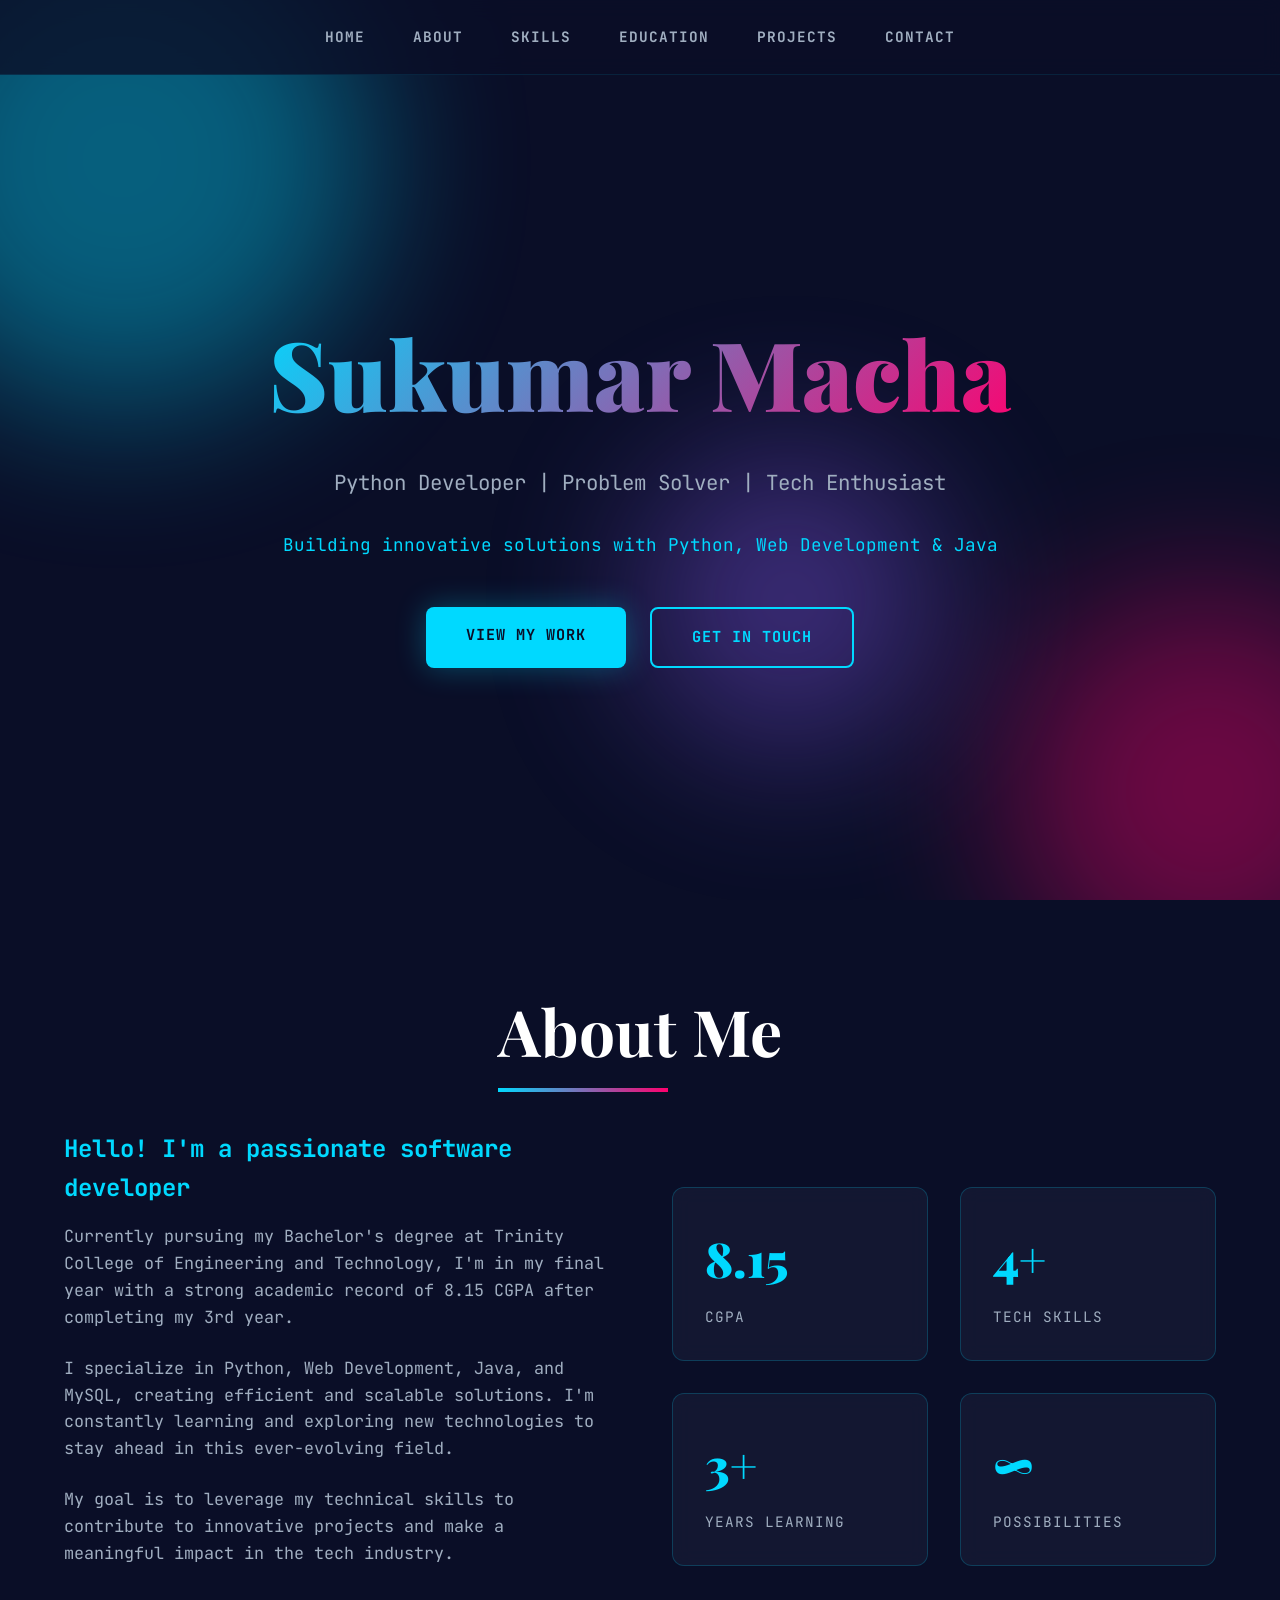
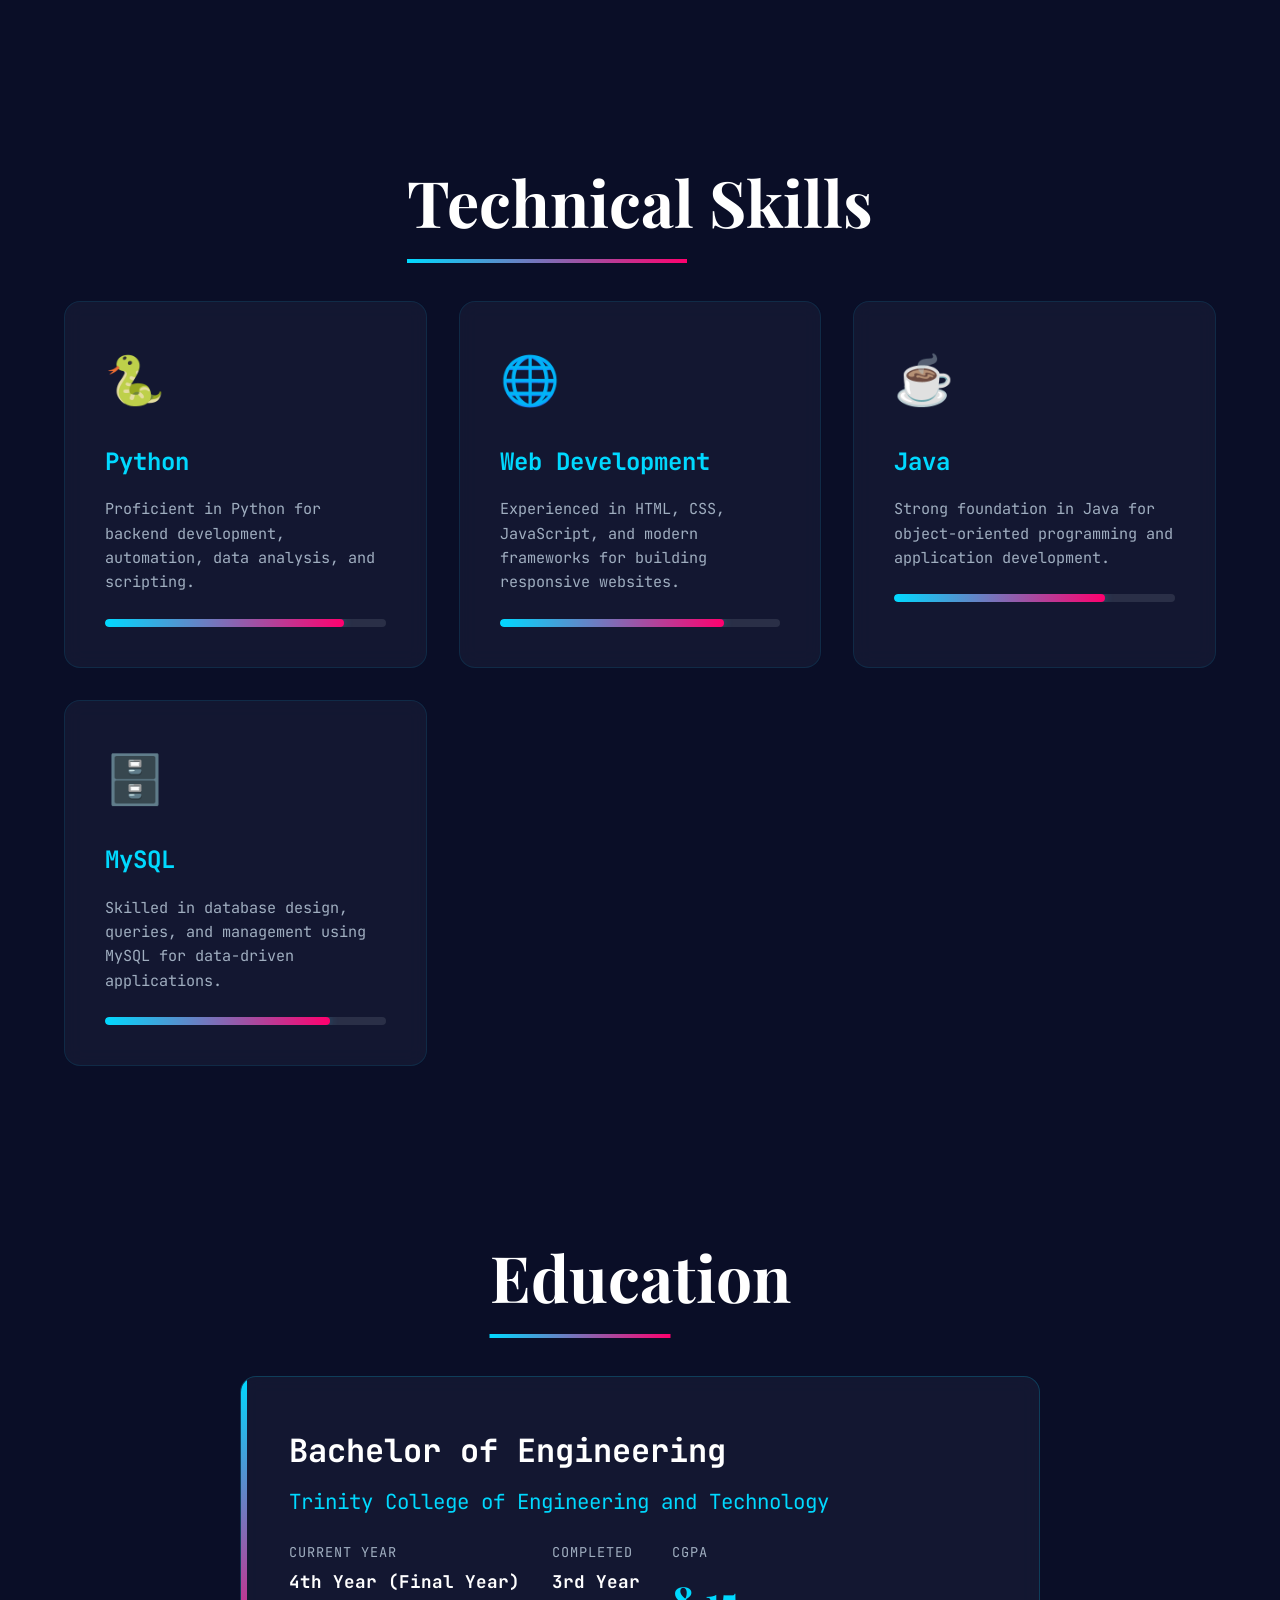
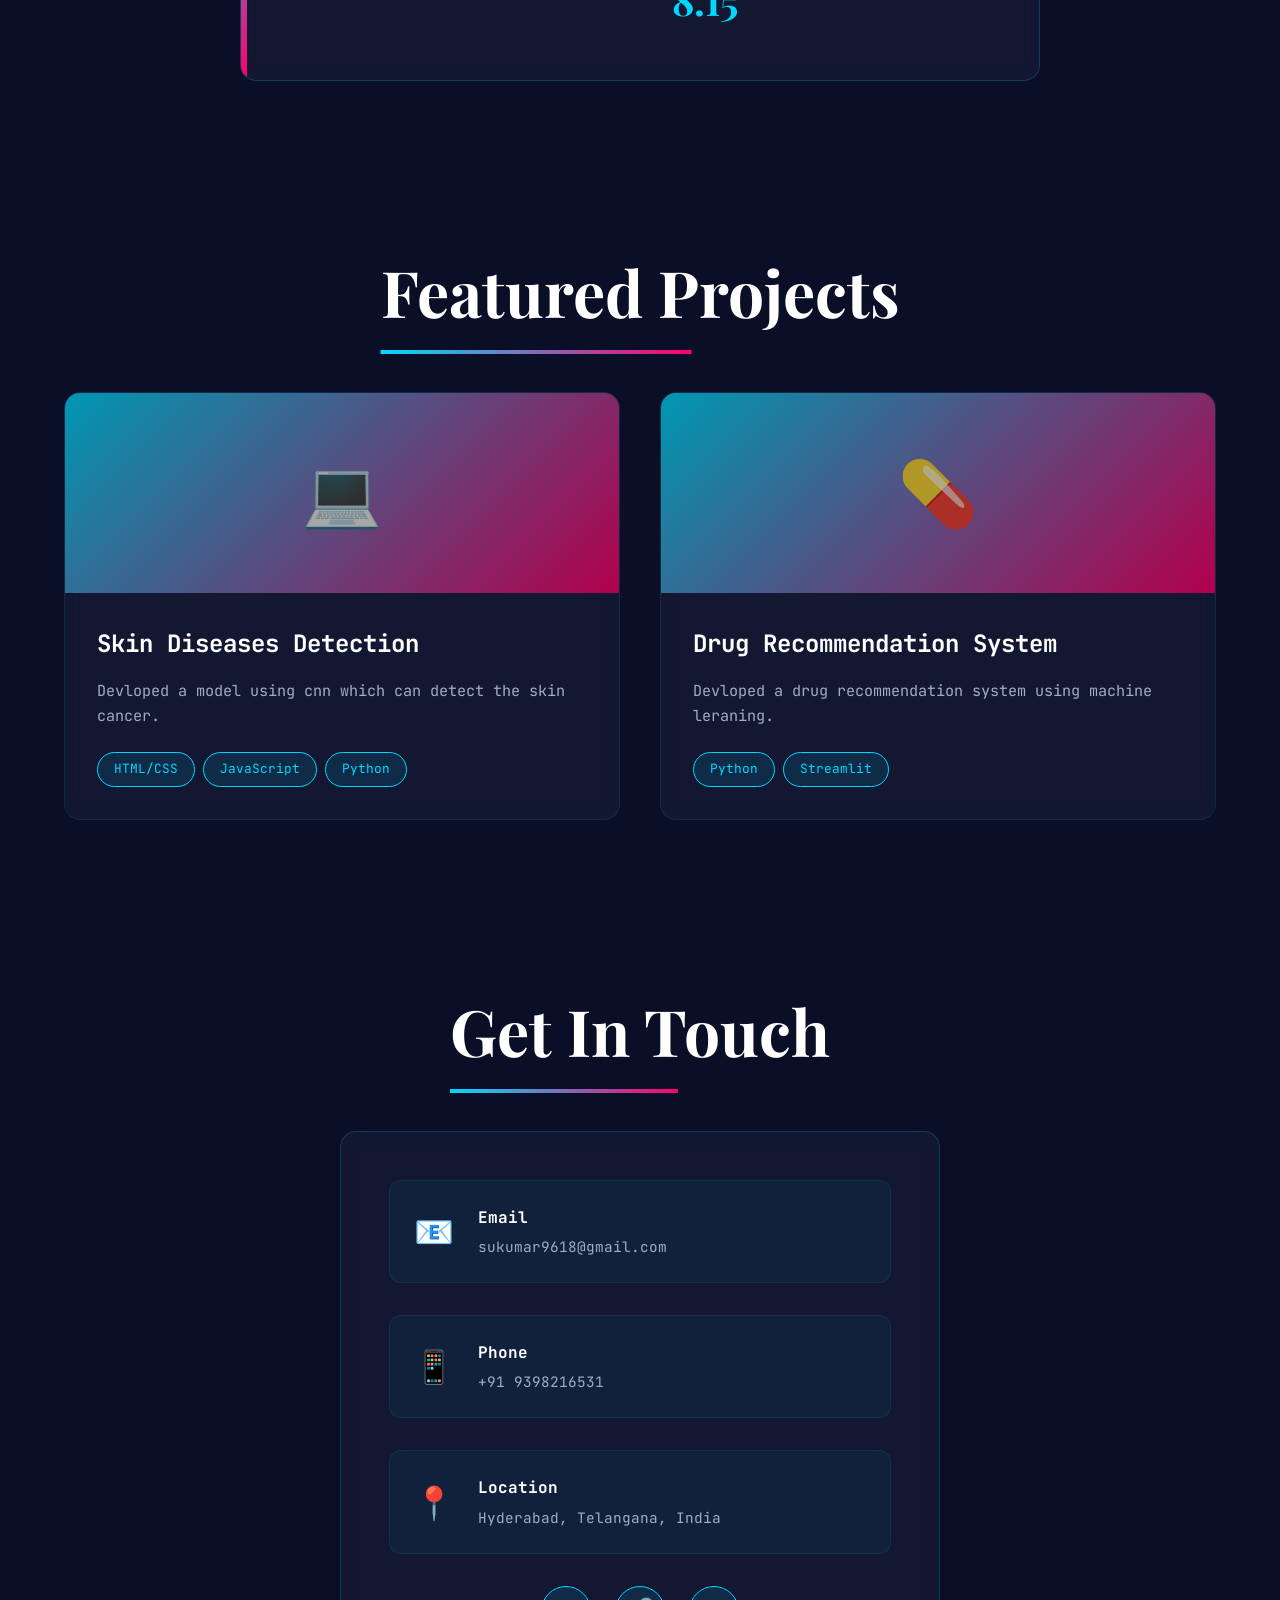
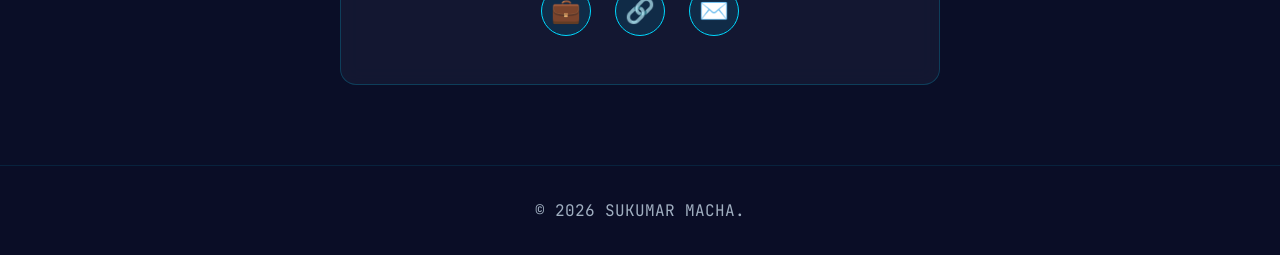
==== index.html @ 45d13102 "Update index.html" ====
<!DOCTYPE html>
<html lang="en">
<head>
    <meta charset="UTF-8">
    <meta name="viewport" content="width=device-width, initial-scale=1.0">
    <title>Portfolio - Software Developer</title>
    <link href="https://fonts.googleapis.com/css2?family=JetBrains+Mono:wght@400;700&family=Playfair+Display:wght@700;900&display=swap" rel="stylesheet">
<link rel="stylesheet" href="styles.css">
</head>
<body>
    <div class="background-animation">
        <div class="gradient-orb orb-1"></div>
        <div class="gradient-orb orb-2"></div>
        <div class="gradient-orb orb-3"></div>
    </div>

    <nav>
        <ul>
            <li><a href="#home">Home</a></li>
            <li><a href="#about">About</a></li>
            <li><a href="#skills">Skills</a></li>
            <li><a href="#education">Education</a></li>
            <li><a href="#projects">Projects</a></li>
            <li><a href="#contact">Contact</a></li>
        </ul>
    </nav>

    <section class="hero" id="home">
        <div class="hero-content">
            <h1 class="glitch">Sukumar Macha</h1>
            <p class="subtitle">Python Developer | Problem Solver | Tech Enthusiast</p>
            <p class="tagline">Building innovative solutions with Python, Web Development & Java</p>
            <div class="cta-buttons">
                <a href="#projects" class="btn btn-primary">View My Work</a>
                <a href="#contact" class="btn btn-secondary">Get In Touch</a>
            </div>
        </div>
    </section>

    <section id="about" class="fade-in">
        <h2 class="section-title">About Me</h2>
        <div class="about-content">
            <div class="about-text">
                <h3>Hello! I'm a passionate software developer</h3>
                <p>
                    Currently pursuing my Bachelor's degree at Trinity College of Engineering and Technology, 
                    I'm in my final year with a strong academic record of 8.15 CGPA after completing my 3rd year.
                </p>
                <p>
                    I specialize in Python, Web Development, Java, and MySQL, creating efficient and scalable 
                    solutions. I'm constantly learning and exploring new technologies to stay ahead in this 
                    ever-evolving field.
                </p>
                <p>
                    My goal is to leverage my technical skills to contribute to innovative projects and make 
                    a meaningful impact in the tech industry.
                </p>
            </div>
            <div class="stats">
                <div class="stat-card">
                    <div class="number">8.15</div>
                    <div class="label">CGPA</div>
                </div>
                <div class="stat-card">
                    <div class="number">4+</div>
                    <div class="label">Tech Skills</div>
                </div>
                <div class="stat-card">
                    <div class="number">3+</div>
                    <div class="label">Years Learning</div>
                </div>
                <div class="stat-card">
                    <div class="number">∞</div>
                    <div class="label">Possibilities</div>
                </div>
            </div>
        </div>
    </section>

    <section id="skills" class="fade-in">
        <h2 class="section-title">Technical Skills</h2>
        <div class="skills-container">
            <div class="skill-card">
                <div class="skill-icon">🐍</div>
                <h3>Python</h3>
                <p>Proficient in Python for backend development, automation, data analysis, and scripting.</p>
                <div class="skill-level">
                    <div class="progress-bar">
                        <div class="progress-fill" style="width: 85%"></div>
                    </div>
                </div>
            </div>
            <div class="skill-card">
                <div class="skill-icon">🌐</div>
                <h3>Web Development</h3>
                <p>Experienced in HTML, CSS, JavaScript, and modern frameworks for building responsive websites.</p>
                <div class="skill-level">
                    <div class="progress-bar">
                        <div class="progress-fill" style="width: 80%"></div>
                    </div>
                </div>
            </div>
            <div class="skill-card">
                <div class="skill-icon">☕</div>
                <h3>Java</h3>
                <p>Strong foundation in Java for object-oriented programming and application development.</p>
                <div class="skill-level">
                    <div class="progress-bar">
                        <div class="progress-fill" style="width: 75%"></div>
                    </div>
                </div>
            </div>
            <div class="skill-card">
                <div class="skill-icon">🗄️</div>
                <h3>MySQL</h3>
                <p>Skilled in database design, queries, and management using MySQL for data-driven applications.</p>
                <div class="skill-level">
                    <div class="progress-bar">
                        <div class="progress-fill" style="width: 80%"></div>
                    </div>
                </div>
            </div>
        </div>
    </section>

    <section id="education" class="fade-in">
        <h2 class="section-title">Education</h2>
        <div class="education-card">
            <h3>Bachelor of Engineering</h3>
            <p class="institution">Trinity College of Engineering and Technology</p>
            <div class="education-details">
                <div class="detail-item">
                    <span class="detail-label">Current Year</span>
                    <span class="detail-value">4th Year (Final Year)</span>
                </div>
                <div class="detail-item">
                    <span class="detail-label">Completed</span>
                    <span class="detail-value">3rd Year</span>
                </div>
                <div class="detail-item">
                    <span class="detail-label">CGPA</span>
                    <span class="detail-value cgpa">8.15</span>
                </div>
            </div>
        </div>
    </section>

    <section id="projects" class="fade-in">
        <h2 class="section-title">Featured Projects</h2>
        <div class="projects-grid">
            <div class="project-card">
                <div class="project-image">💻</div>
                <div class="project-content">
                    <h3>Skin Diseases Detection</h3>
                    <p>Devloped a model using cnn which can detect the skin cancer.</p>
                    <div class="tech-tags">
                        <span class="tech-tag">HTML/CSS</span>
                        <span class="tech-tag">JavaScript</span>
                        <span class="tech-tag">Python</span>
                        
                    </div>
                </div>
            </div>
            <div class="project-card">
                <div class="project-image">💊</div>
                <div class="project-content">
                    <h3>Drug Recommendation System</h3>
                    <p>Devloped a drug recommendation system using machine leraning.</p>
                    <div class="tech-tags">
                        <span class="tech-tag">Python</span>
                        <span class="tech-tag">Streamlit</span>
                    </div>
                </div>
            </div>
 
    </section>

    <section id="contact" class="fade-in">
        <h2 class="section-title">Get In Touch</h2>
        <div class="contact-container">
            <div class="contact-info">
                <div class="contact-item">
                    <div class="contact-icon">📧</div>
                    <div class="contact-details">
                        <h4>Email</h4>
                        <p>sukumar9618@gmail.com</p>
                    </div>
                </div>
                <div class="contact-item">
                    <div class="contact-icon">📱</div>
                    <div class="contact-details">
                        <h4>Phone</h4>
                        <p>+91 9398216531</p>
                    </div>
                </div>
                <div class="contact-item">
                    <div class="contact-icon">📍</div>
                    <div class="contact-details">
                        <h4>Location</h4>
                        <p>Hyderabad, Telangana, India</p>
                    </div>
                </div>
            </div>
            <div class="social-links">
                <a href="https://www.linkedin.com/in/sukumar-macha-128441362/" class="social-link" title="LinkedIn">💼</a>
                <a href="https://github.com/Sukumar96-tech" class="social-link" title="GitHub">🔗</a>
                <a href="mailto:sukumar9618@gmail.com" class="social-link" title="Email">✉️</a>
            </div>
        </div>
    </section>

    <footer>
        <p>&copy; 2026 SUKUMAR MACHA.</p>
    </footer>
<script src="script.js"></script>
</body>
</html>
---- styles.css ----
:root {
            --bg-primary: #0a0e27;
            --bg-secondary: #1a1f3a;
            --accent-primary: #00d9ff;
            --accent-secondary: #ff006e;
            --text-primary: #ffffff;
            --text-secondary: #a0aec0;
            --card-bg: rgba(26, 31, 58, 0.6);
            --glow: rgba(0, 217, 255, 0.3);
        }

        * {
            margin: 0;
            padding: 0;
            box-sizing: border-box;
        }

        body {
            font-family: 'JetBrains Mono', monospace;
            background: var(--bg-primary);
            color: var(--text-primary);
            overflow-x: hidden;
            line-height: 1.6;
        }

        /* Animated background */
        .background-animation {
            position: fixed;
            top: 0;
            left: 0;
            width: 100%;
            height: 100%;
            z-index: -1;
            overflow: hidden;
        }

        .gradient-orb {
            position: absolute;
            border-radius: 50%;
            filter: blur(80px);
            opacity: 0.4;
            animation: float 20s infinite ease-in-out;
        }

        .orb-1 {
            width: 500px;
            height: 500px;
            background: var(--accent-primary);
            top: -10%;
            left: -10%;
            animation-delay: 0s;
        }

        .orb-2 {
            width: 400px;
            height: 400px;
            background: var(--accent-secondary);
            bottom: -10%;
            right: -10%;
            animation-delay: 7s;
        }

        .orb-3 {
            width: 300px;
            height: 300px;
            background: #8b5cf6;
            top: 50%;
            left: 50%;
            animation-delay: 14s;
        }

        @keyframes float {
            0%, 100% { transform: translate(0, 0) scale(1); }
            33% { transform: translate(100px, -50px) scale(1.1); }
            66% { transform: translate(-50px, 100px) scale(0.9); }
        }

        /* Navigation */
        nav {
            position: fixed;
            top: 0;
            width: 100%;
            padding: 1.5rem 5%;
            background: rgba(10, 14, 39, 0.8);
            backdrop-filter: blur(10px);
            z-index: 1000;
            border-bottom: 1px solid rgba(0, 217, 255, 0.1);
            animation: slideDown 0.5s ease-out;
        }

        @keyframes slideDown {
            from { transform: translateY(-100%); }
            to { transform: translateY(0); }
        }

        nav ul {
            list-style: none;
            display: flex;
            justify-content: center;
            gap: 3rem;
        }

        nav a {
            color: var(--text-secondary);
            text-decoration: none;
            font-weight: 700;
            font-size: 0.9rem;
            transition: all 0.3s;
            position: relative;
            text-transform: uppercase;
            letter-spacing: 1px;
        }

        nav a::after {
            content: '';
            position: absolute;
            bottom: -5px;
            left: 0;
            width: 0;
            height: 2px;
            background: var(--accent-primary);
            transition: width 0.3s;
        }

        nav a:hover {
            color: var(--accent-primary);
        }

        nav a:hover::after {
            width: 100%;
        }

        /* Hero Section */
        .hero {
            min-height: 100vh;
            display: flex;
            align-items: center;
            justify-content: center;
            padding: 6rem 5% 2rem;
            position: relative;
        }

        .hero-content {
            max-width: 900px;
            text-align: center;
            animation: fadeInUp 1s ease-out;
        }

        @keyframes fadeInUp {
            from {
                opacity: 0;
                transform: translateY(40px);
            }
            to {
                opacity: 1;
                transform: translateY(0);
            }
        }

        .hero h1 {
            font-family: 'Playfair Display', serif;
            font-size: clamp(3rem, 8vw, 6rem);
            font-weight: 900;
            margin-bottom: 1rem;
            background: linear-gradient(135deg, var(--accent-primary), var(--accent-secondary));
            -webkit-background-clip: text;
            -webkit-text-fill-color: transparent;
            background-clip: text;
            animation: fadeInUp 1s ease-out 0.2s both;
        }

        .glitch {
            position: relative;
            display: inline-block;
        }

        .hero .subtitle {
            font-size: 1.3rem;
            color: var(--text-secondary);
            margin-bottom: 2rem;
            animation: fadeInUp 1s ease-out 0.4s both;
        }

        .hero .tagline {
            font-size: 1.1rem;
            color: var(--accent-primary);
            margin-bottom: 3rem;
            animation: fadeInUp 1s ease-out 0.6s both;
        }

        .cta-buttons {
            display: flex;
            gap: 1.5rem;
            justify-content: center;
            animation: fadeInUp 1s ease-out 0.8s both;
        }

        .btn {
            padding: 1rem 2.5rem;
            font-family: 'JetBrains Mono', monospace;
            font-weight: 700;
            text-decoration: none;
            border-radius: 8px;
            transition: all 0.3s;
            cursor: pointer;
            border: none;
            font-size: 0.95rem;
            text-transform: uppercase;
            letter-spacing: 1px;
        }

        .btn-primary {
            background: var(--accent-primary);
            color: var(--bg-primary);
            box-shadow: 0 0 30px var(--glow);
        }

        .btn-primary:hover {
            transform: translateY(-3px);
            box-shadow: 0 5px 40px var(--glow);
        }

        .btn-secondary {
            background: transparent;
            color: var(--accent-primary);
            border: 2px solid var(--accent-primary);
        }

        .btn-secondary:hover {
            background: var(--accent-primary);
            color: var(--bg-primary);
            transform: translateY(-3px);
        }

        /* Section Styles */
        section {
            padding: 5rem 5%;
            position: relative;
        }

        .section-title {
            font-family: 'Playfair Display', serif;
            font-size: clamp(2.5rem, 5vw, 4rem);
            margin-bottom: 3rem;
            text-align: center;
            position: relative;
            display: inline-block;
            left: 50%;
            transform: translateX(-50%);
        }

        .section-title::after {
            content: '';
            position: absolute;
            bottom: -10px;
            left: 0;
            width: 60%;
            height: 4px;
            background: linear-gradient(90deg, var(--accent-primary), var(--accent-secondary));
        }

        /* About Section */
        .about-content {
            max-width: 1200px;
            margin: 0 auto;
            display: grid;
            grid-template-columns: 1fr 1fr;
            gap: 4rem;
            align-items: center;
        }

        .about-text h3 {
            color: var(--accent-primary);
            font-size: 1.5rem;
            margin-bottom: 1rem;
        }

        .about-text p {
            color: var(--text-secondary);
            font-size: 1.05rem;
            margin-bottom: 1.5rem;
        }

        .stats {
            display: grid;
            grid-template-columns: 1fr 1fr;
            gap: 2rem;
            margin-top: 2rem;
        }

        .stat-card {
            background: var(--card-bg);
            padding: 2rem;
            border-radius: 12px;
            border: 1px solid rgba(0, 217, 255, 0.2);
            backdrop-filter: blur(10px);
            transition: all 0.3s;
        }

        .stat-card:hover {
            transform: translateY(-5px);
            border-color: var(--accent-primary);
            box-shadow: 0 10px 40px rgba(0, 217, 255, 0.2);
        }

        .stat-card .number {
            font-family: 'Playfair Display', serif;
            font-size: 3rem;
            font-weight: 900;
            color: var(--accent-primary);
            margin-bottom: 0.5rem;
        }

        .stat-card .label {
            color: var(--text-secondary);
            font-size: 0.9rem;
            text-transform: uppercase;
            letter-spacing: 1px;
        }

        /* Skills Section */
        .skills-container {
            max-width: 1200px;
            margin: 0 auto;
            display: grid;
            grid-template-columns: repeat(auto-fit, minmax(280px, 1fr));
            gap: 2rem;
        }

        .skill-card {
            background: var(--card-bg);
            padding: 2.5rem;
            border-radius: 16px;
            border: 1px solid rgba(0, 217, 255, 0.1);
            backdrop-filter: blur(10px);
            transition: all 0.4s cubic-bezier(0.4, 0, 0.2, 1);
            position: relative;
            overflow: hidden;
        }

        .skill-card::before {
            content: '';
            position: absolute;
            top: 0;
            left: 0;
            width: 100%;
            height: 4px;
            background: linear-gradient(90deg, var(--accent-primary), var(--accent-secondary));
            transform: scaleX(0);
            transform-origin: left;
            transition: transform 0.4s;
        }

        .skill-card:hover {
            transform: translateY(-10px);
            border-color: var(--accent-primary);
            box-shadow: 0 20px 60px rgba(0, 217, 255, 0.3);
        }

        .skill-card:hover::before {
            transform: scaleX(1);
        }

        .skill-icon {
            font-size: 3rem;
            margin-bottom: 1.5rem;
        }

        .skill-card h3 {
            font-size: 1.5rem;
            margin-bottom: 1rem;
            color: var(--accent-primary);
        }

        .skill-card p {
            color: var(--text-secondary);
            font-size: 0.95rem;
            margin-bottom: 1.5rem;
        }

        .skill-level {
            margin-top: 1rem;
        }

        .progress-bar {
            width: 100%;
            height: 8px;
            background: rgba(255, 255, 255, 0.1);
            border-radius: 10px;
            overflow: hidden;
            margin-top: 0.5rem;
        }

        .progress-fill {
            height: 100%;
            background: linear-gradient(90deg, var(--accent-primary), var(--accent-secondary));
            border-radius: 10px;
            transition: width 1s ease-out;
            box-shadow: 0 0 10px var(--glow);
        }

        /* Education Section */
        .education-card {
            max-width: 800px;
            margin: 0 auto;
            background: var(--card-bg);
            padding: 3rem;
            border-radius: 16px;
            border: 1px solid rgba(0, 217, 255, 0.2);
            backdrop-filter: blur(10px);
            position: relative;
            overflow: hidden;
        }

        .education-card::before {
            content: '';
            position: absolute;
            top: 0;
            left: 0;
            width: 6px;
            height: 100%;
            background: linear-gradient(180deg, var(--accent-primary), var(--accent-secondary));
        }

        .education-card h3 {
            font-size: 2rem;
            margin-bottom: 0.5rem;
            color: var(--text-primary);
        }

        .education-card .institution {
            color: var(--accent-primary);
            font-size: 1.3rem;
            margin-bottom: 1rem;
        }

        .education-details {
            display: flex;
            gap: 2rem;
            margin-top: 1.5rem;
            flex-wrap: wrap;
        }

        .detail-item {
            display: flex;
            flex-direction: column;
        }

        .detail-label {
            color: var(--text-secondary);
            font-size: 0.85rem;
            text-transform: uppercase;
            letter-spacing: 1px;
            margin-bottom: 0.3rem;
        }

        .detail-value {
            color: var(--text-primary);
            font-size: 1.1rem;
            font-weight: 700;
        }

        .cgpa {
            font-size: 2.5rem !important;
            color: var(--accent-primary);
            font-family: 'Playfair Display', serif;
        }

        /* Projects Section */
        .projects-grid {
            max-width: 1200px;
            margin: 0 auto;
            display: grid;
            grid-template-columns: repeat(auto-fit, minmax(350px, 1fr));
            gap: 2.5rem;
        }

        .project-card {
            background: var(--card-bg);
            border-radius: 16px;
            overflow: hidden;
            border: 1px solid rgba(0, 217, 255, 0.1);
            backdrop-filter: blur(10px);
            transition: all 0.4s;
            cursor: pointer;
        }

        .project-card:hover {
            transform: translateY(-10px);
            border-color: var(--accent-primary);
            box-shadow: 0 20px 60px rgba(0, 217, 255, 0.3);
        }

        .project-image {
            width: 100%;
            height: 200px;
            background: linear-gradient(135deg, var(--accent-primary), var(--accent-secondary));
            display: flex;
            align-items: center;
            justify-content: center;
            font-size: 4rem;
            position: relative;
            overflow: hidden;
        }

        .project-image::after {
            content: '';
            position: absolute;
            top: 0;
            left: 0;
            width: 100%;
            height: 100%;
            background: rgba(0, 0, 0, 0.3);
        }

        .project-content {
            padding: 2rem;
        }

        .project-card h3 {
            font-size: 1.5rem;
            margin-bottom: 1rem;
            color: var(--text-primary);
        }

        .project-card p {
            color: var(--text-secondary);
            margin-bottom: 1.5rem;
            font-size: 0.95rem;
        }

        .tech-tags {
            display: flex;
            flex-wrap: wrap;
            gap: 0.5rem;
        }

        .tech-tag {
            padding: 0.4rem 1rem;
            background: rgba(0, 217, 255, 0.1);
            border: 1px solid var(--accent-primary);
            border-radius: 20px;
            font-size: 0.8rem;
            color: var(--accent-primary);
        }

        /* Contact Section */
        .contact-container {
            max-width: 600px;
            margin: 0 auto;
            background: var(--card-bg);
            padding: 3rem;
            border-radius: 16px;
            border: 1px solid rgba(0, 217, 255, 0.2);
            backdrop-filter: blur(10px);
        }

        .contact-info {
            display: flex;
            flex-direction: column;
            gap: 2rem;
            margin-bottom: 2rem;
        }

        .contact-item {
            display: flex;
            align-items: center;
            gap: 1.5rem;
            padding: 1.5rem;
            background: rgba(0, 217, 255, 0.05);
            border-radius: 12px;
            border: 1px solid rgba(0, 217, 255, 0.1);
            transition: all 0.3s;
        }

        .contact-item:hover {
            border-color: var(--accent-primary);
            background: rgba(0, 217, 255, 0.1);
        }

        .contact-icon {
            font-size: 2rem;
            color: var(--accent-primary);
        }

        .contact-details h4 {
            color: var(--text-primary);
            margin-bottom: 0.3rem;
        }

        .contact-details p {
            color: var(--text-secondary);
            font-size: 0.9rem;
        }

        .social-links {
            display: flex;
            justify-content: center;
            gap: 1.5rem;
            margin-top: 2rem;
        }

        .social-link {
            width: 50px;
            height: 50px;
            display: flex;
            align-items: center;
            justify-content: center;
            background: rgba(0, 217, 255, 0.1);
            border: 1px solid var(--accent-primary);
            border-radius: 50%;
            color: var(--accent-primary);
            font-size: 1.5rem;
            text-decoration: none;
            transition: all 0.3s;
        }

        .social-link:hover {
            background: var(--accent-primary);
            color: var(--bg-primary);
            transform: translateY(-5px);
            box-shadow: 0 10px 30px var(--glow);
        }

        /* Footer */
        footer {
            text-align: center;
            padding: 2rem 5%;
            background: rgba(10, 14, 39, 0.8);
            border-top: 1px solid rgba(0, 217, 255, 0.1);
            color: var(--text-secondary);
        }

        /* Responsive */
        @media (max-width: 768px) {
            nav ul {
                gap: 1.5rem;
                font-size: 0.8rem;
            }

            .hero h1 {
                font-size: 3rem;
            }

            .about-content {
                grid-template-columns: 1fr;
            }

            .stats {
                grid-template-columns: 1fr;
            }

            .cta-buttons {
                flex-direction: column;
            }

            .education-details {
                flex-direction: column;
            }

            .projects-grid {
                grid-template-columns: 1fr;
            }
        }

        /* Scroll animations */
        .fade-in {
            opacity: 0;
            transform: translateY(30px);
            transition: all 0.8s ease-out;
        }

        .fade-in.visible {
            opacity: 1;
            transform: translateY(0);
        }
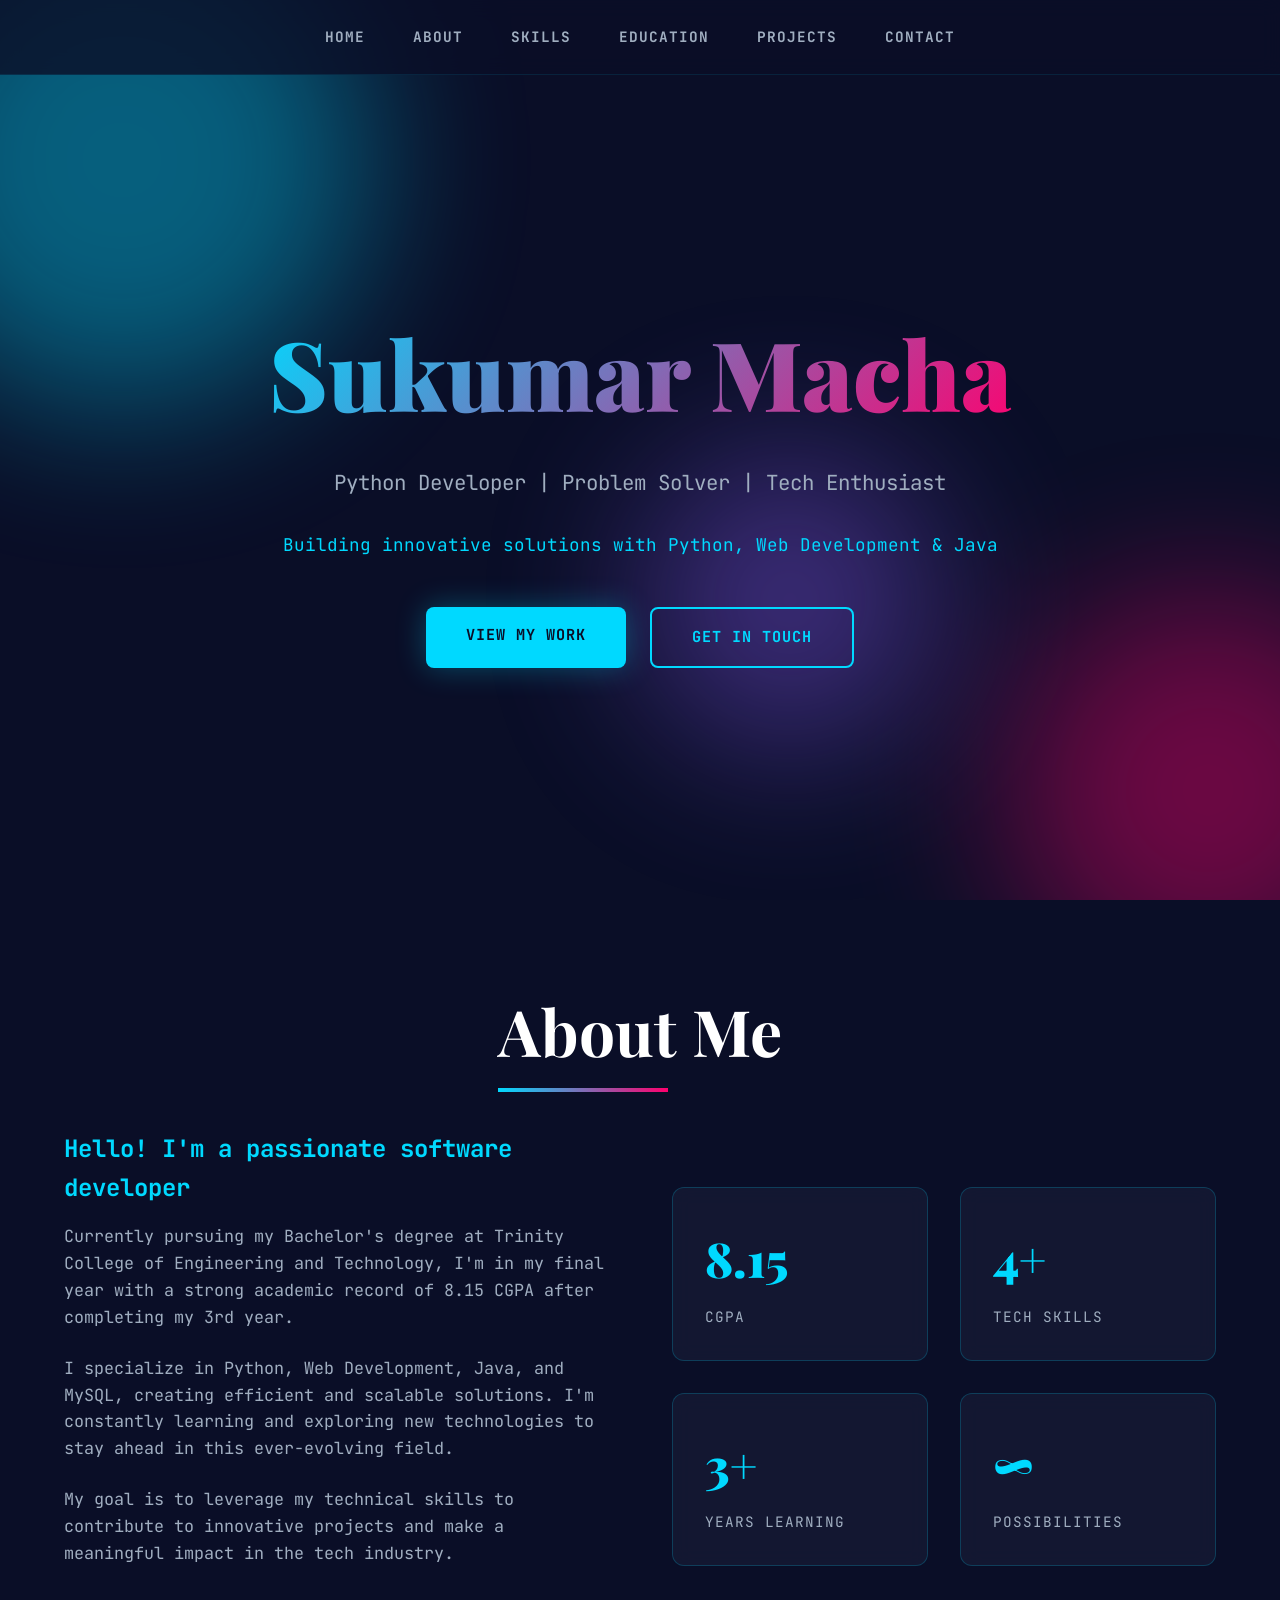
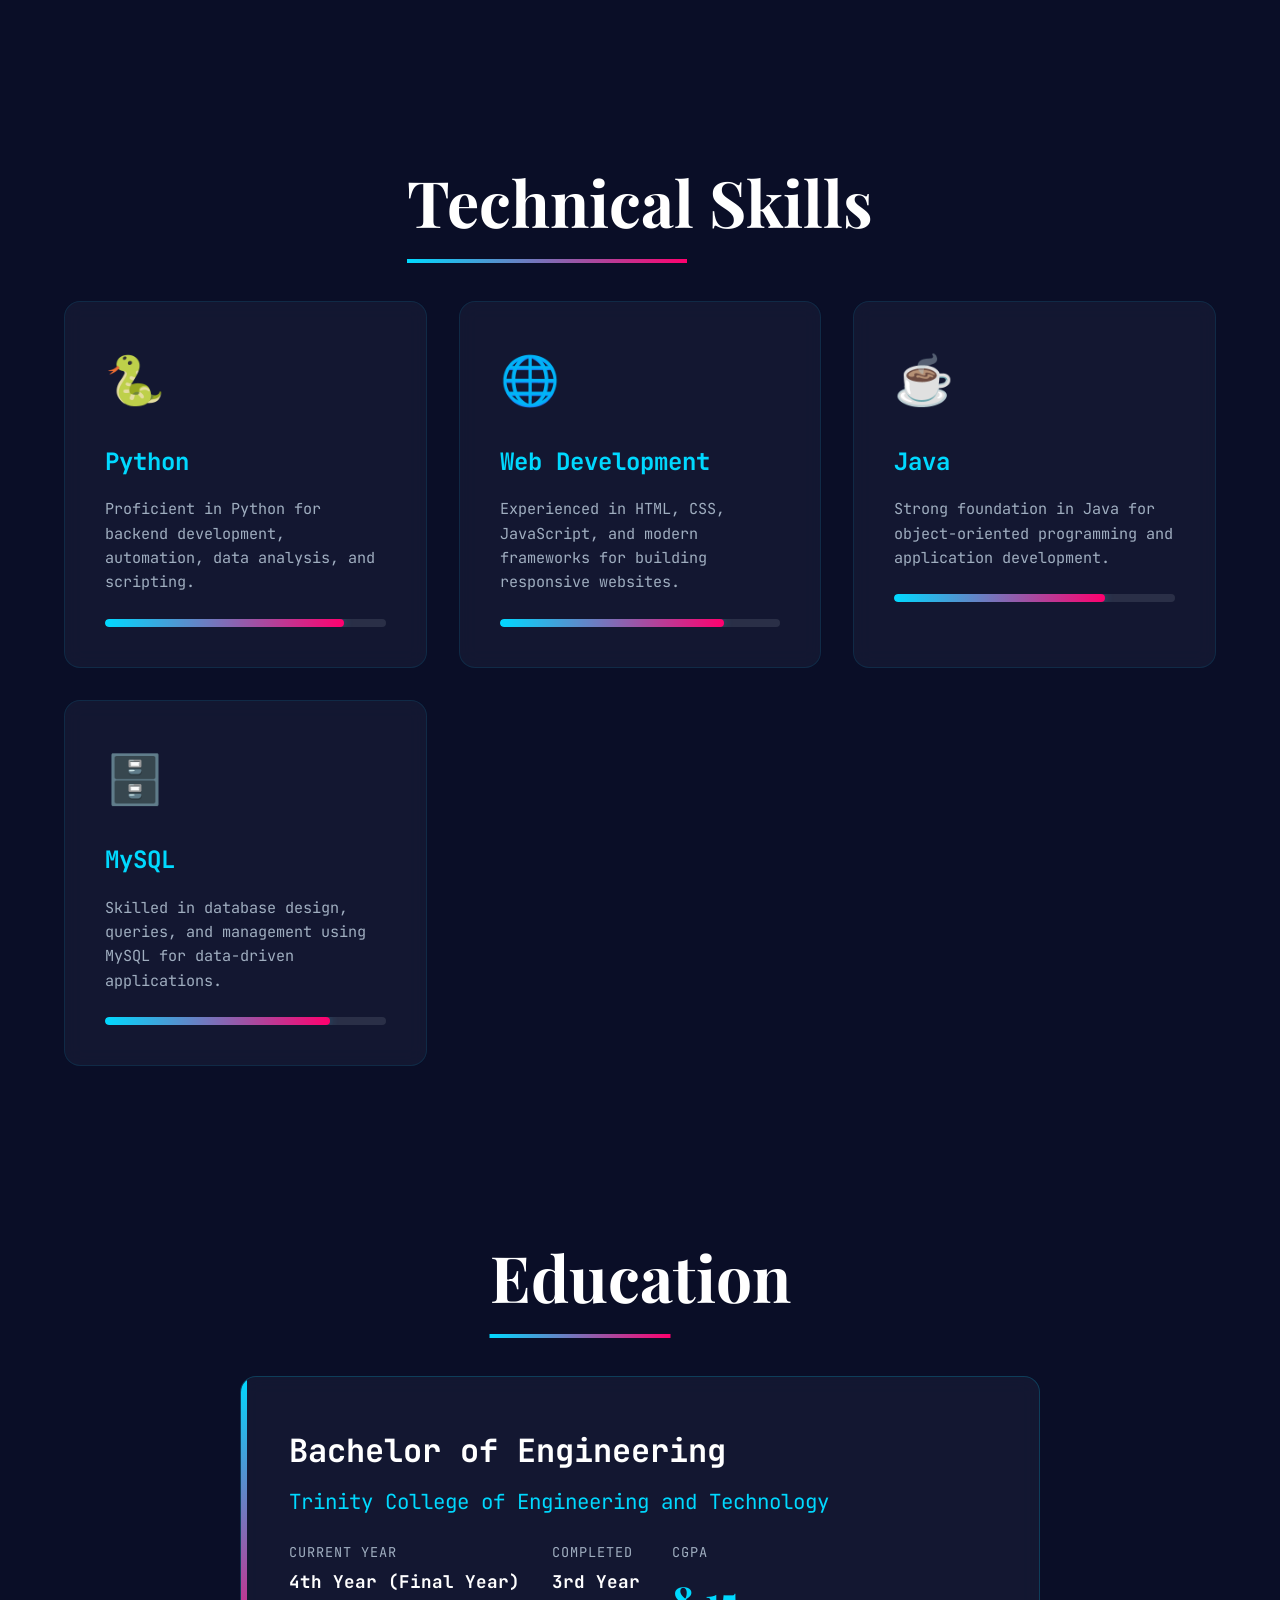
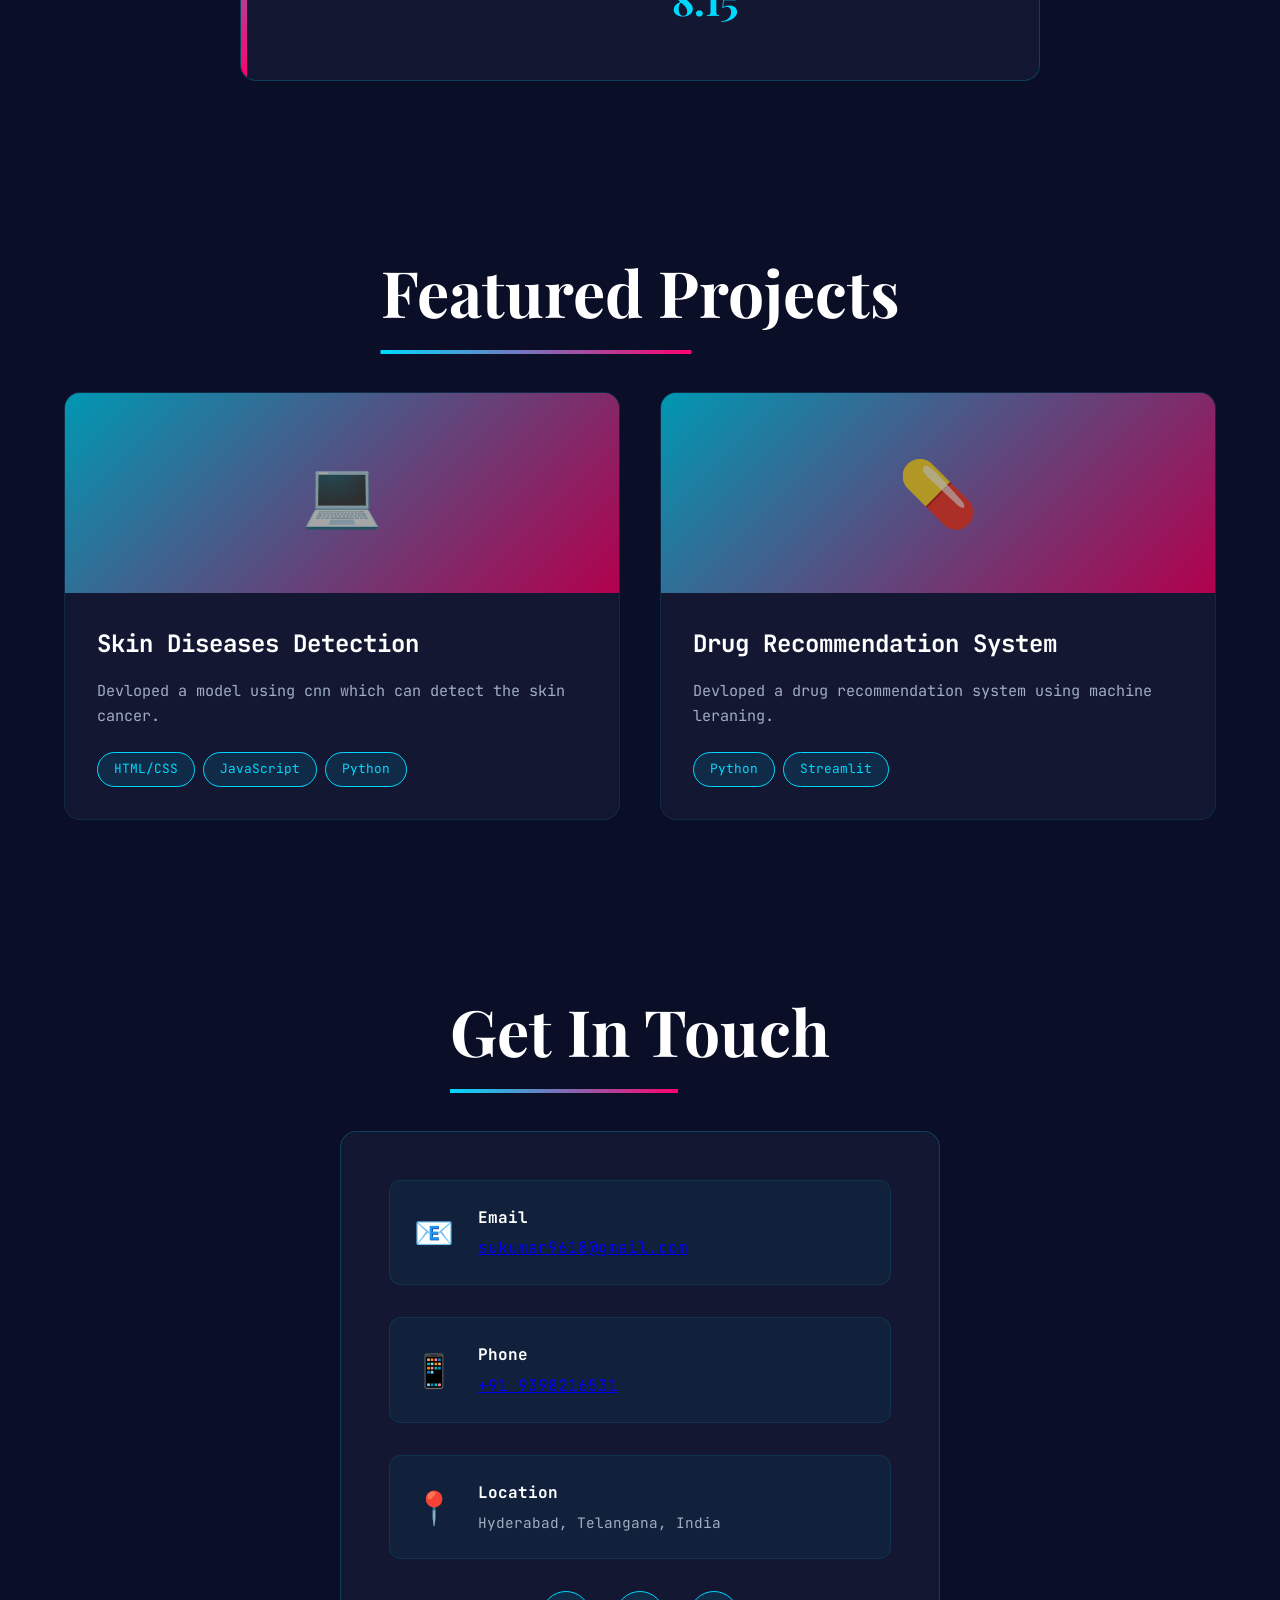
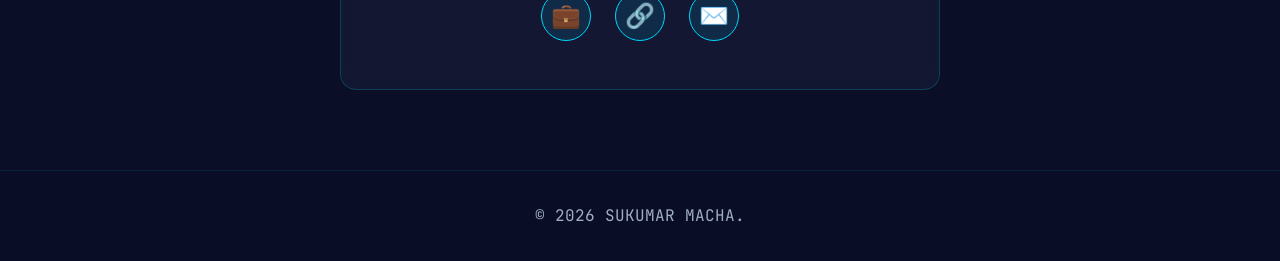
==== commit 4410233d: "Update index.html" ====
--- a/index.html
+++ b/index.html
@@ -183,14 +183,14 @@
                     <div class="contact-icon">📧</div>
                     <div class="contact-details">
                         <h4>Email</h4>
-                        <p>sukumar9618@gmail.com</p>
+                        <a href="mailto:sukumar9618@gmail.com">sukumar9618@gmail.com</a>
                     </div>
                 </div>
                 <div class="contact-item">
                     <div class="contact-icon">📱</div>
                     <div class="contact-details">
                         <h4>Phone</h4>
-                        <p>+91 9398216531</p>
+                        <a href="tel:+919398216531">+91 9398216531</a>
                     </div>
                 </div>
                 <div class="contact-item">
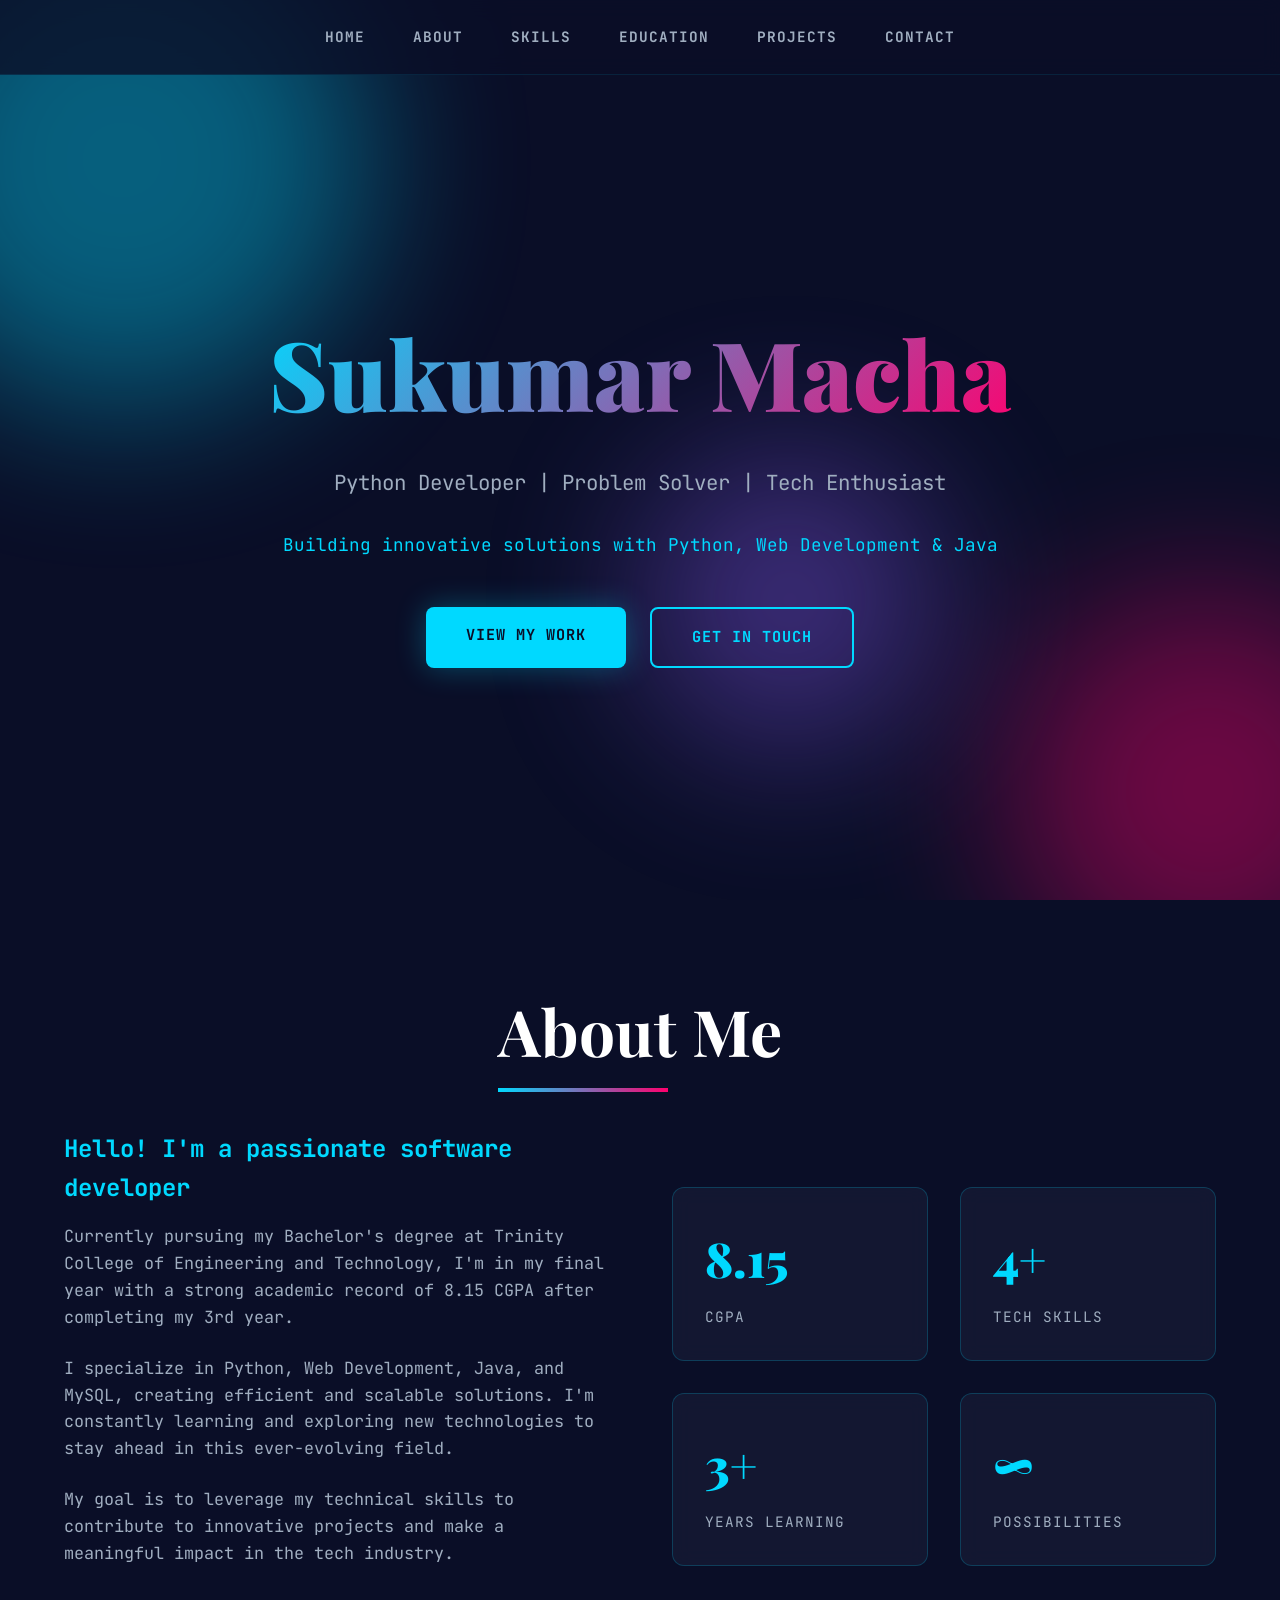
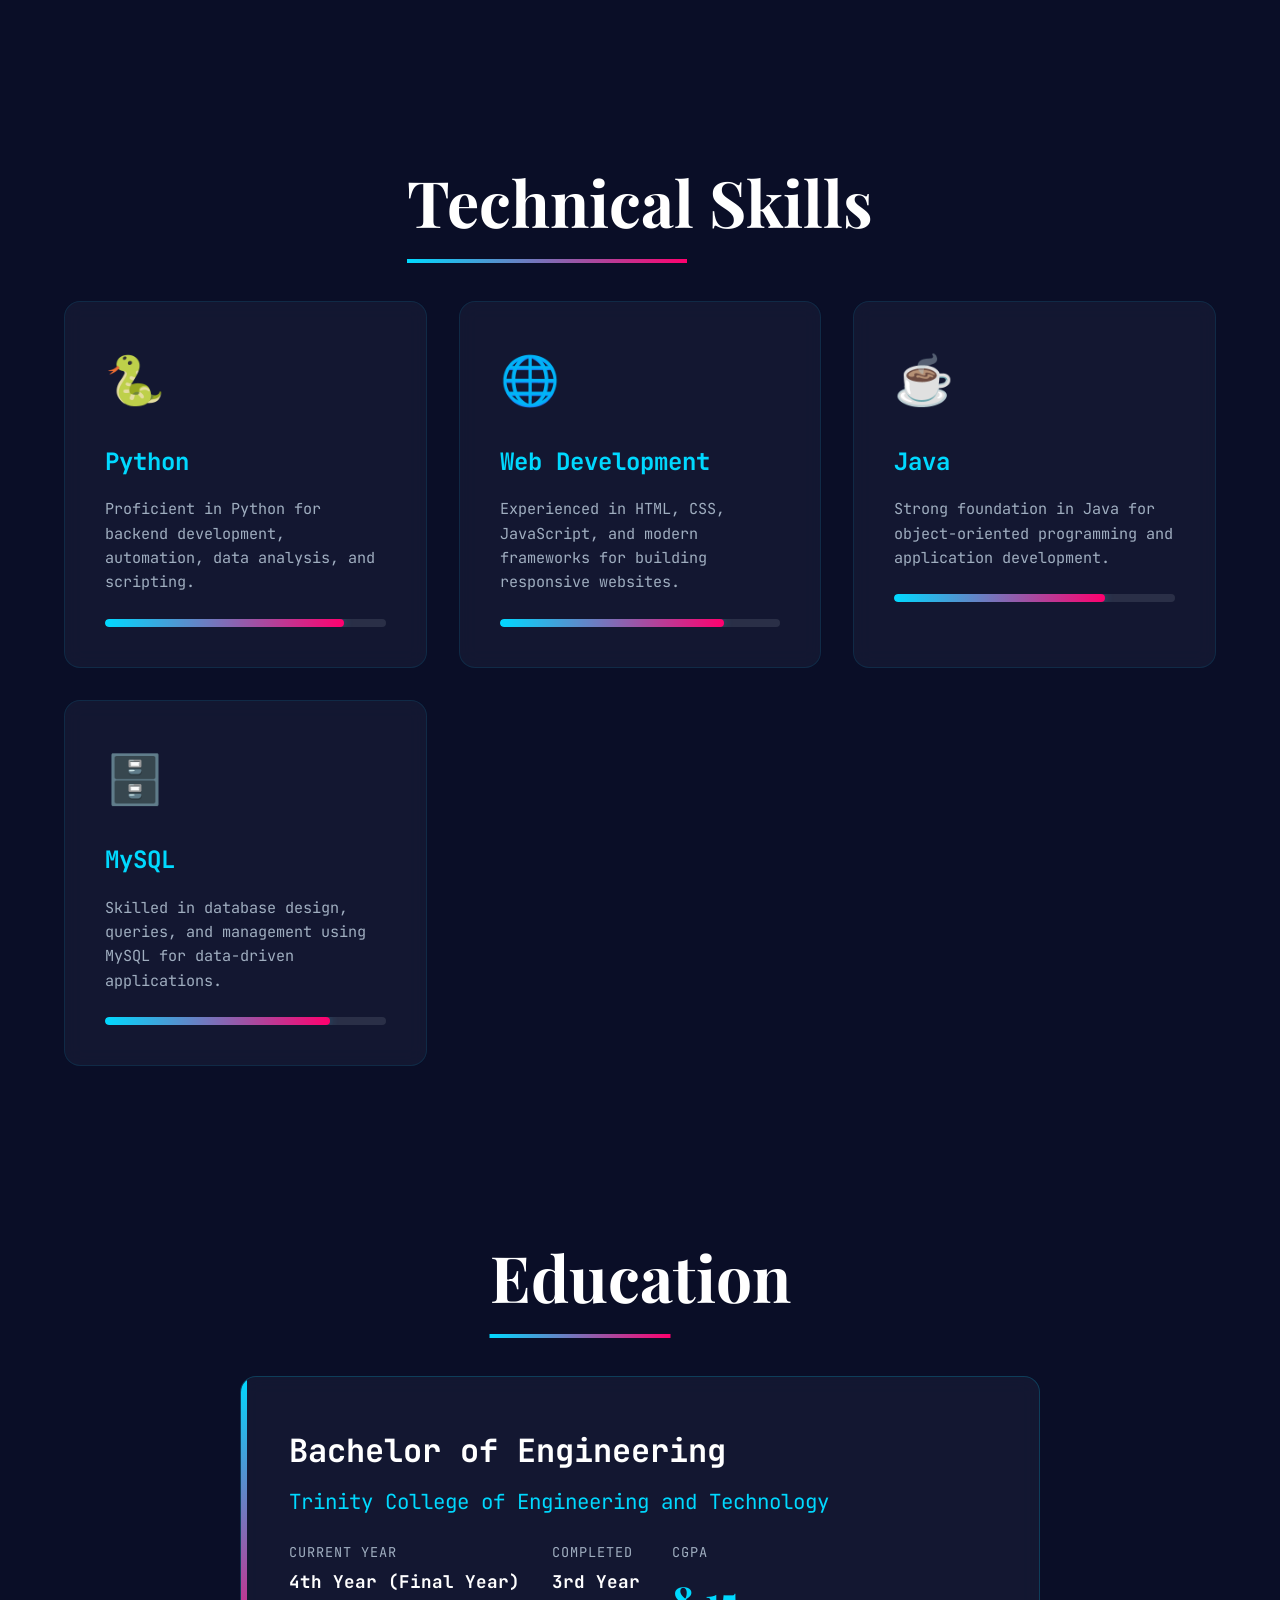
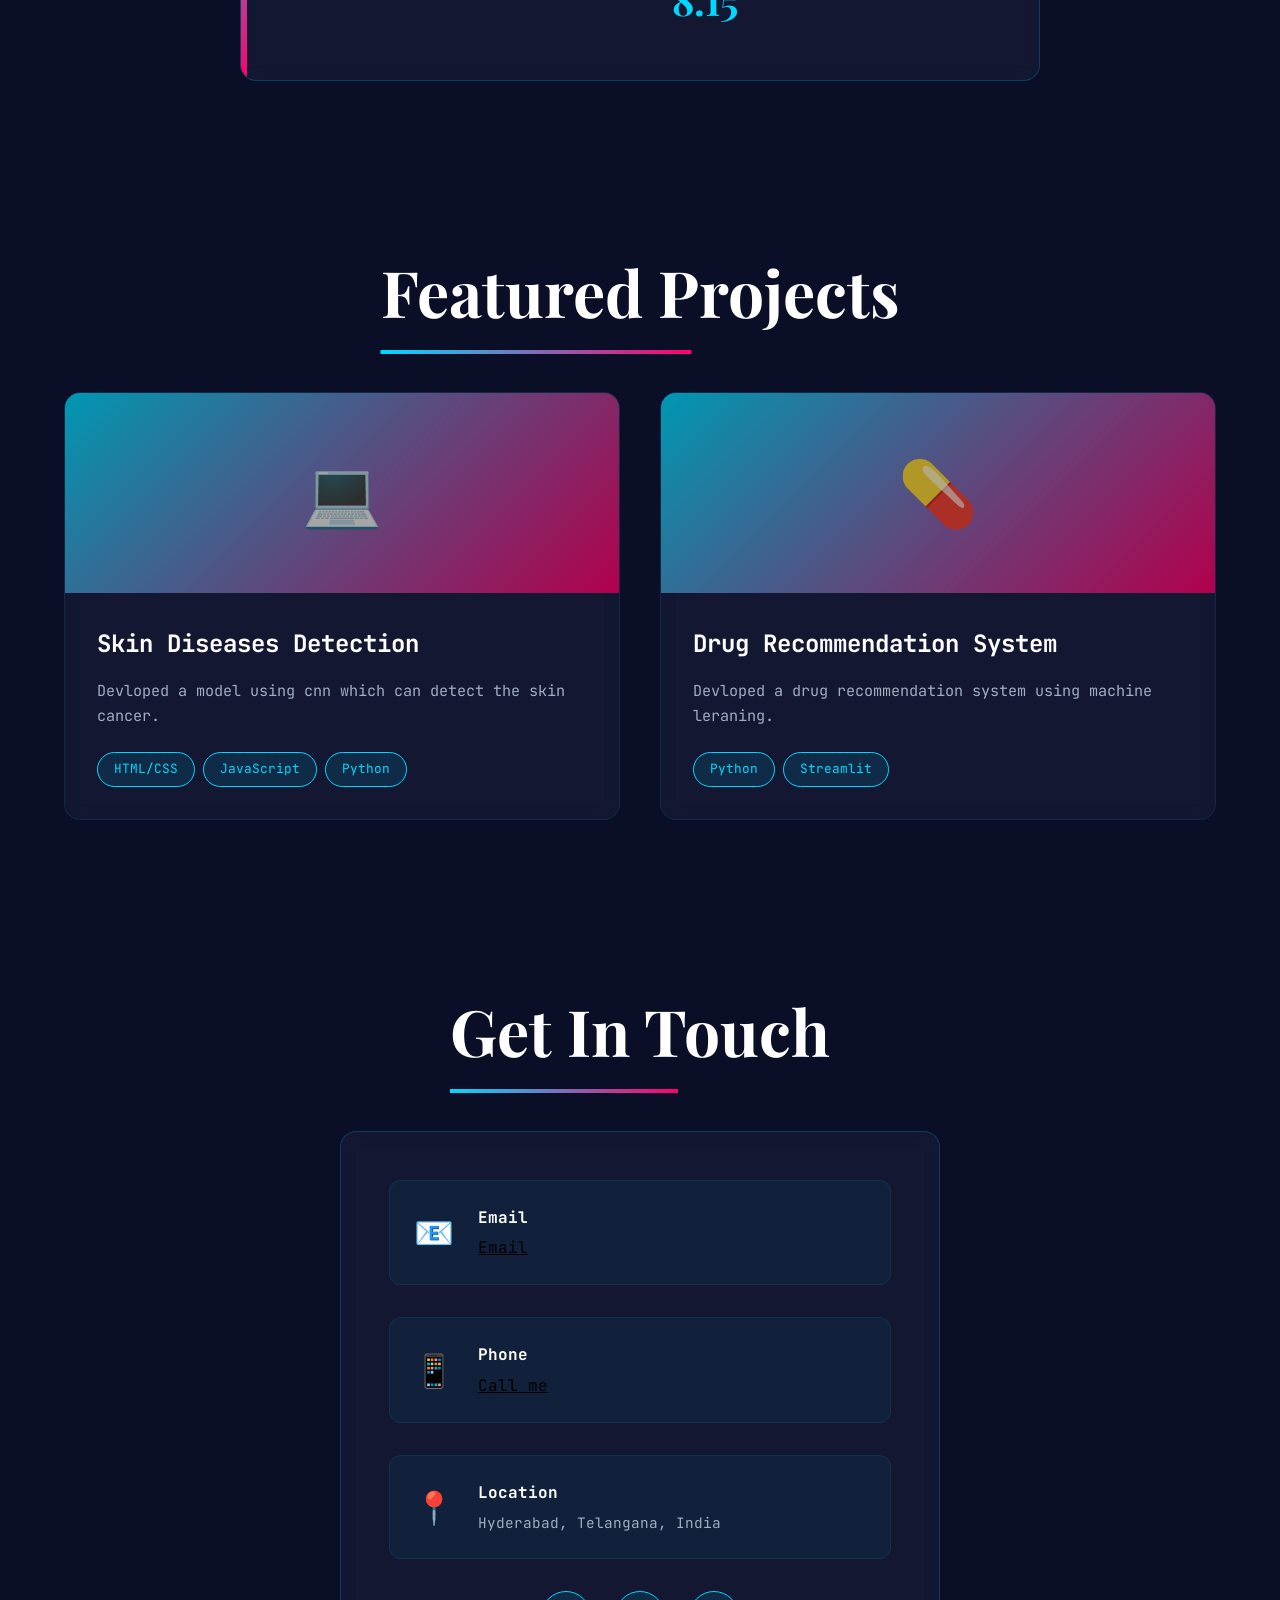
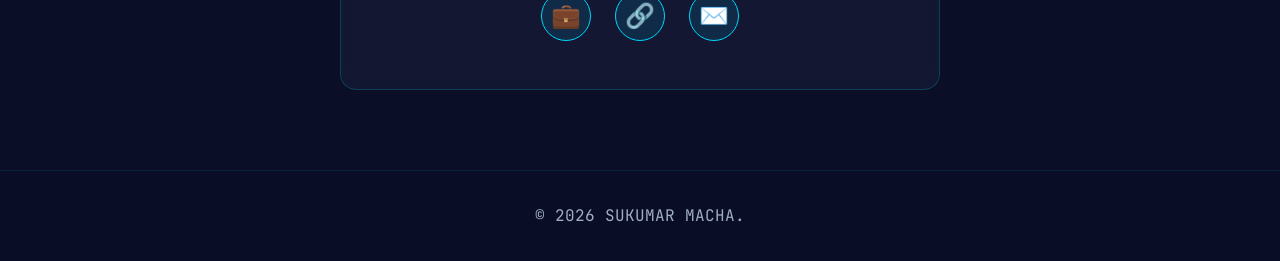
==== commit 69cbe814: "Update index.html" ====
--- a/index.html
+++ b/index.html
@@ -183,14 +183,14 @@
                     <div class="contact-icon">📧</div>
                     <div class="contact-details">
                         <h4>Email</h4>
-                        <a href="mailto:sukumar9618@gmail.com">sukumar9618@gmail.com</a>
+                        <a href="mailto:sukumar9618@gmail.com" style="color: black;">Email</a>
                     </div>
                 </div>
                 <div class="contact-item">
                     <div class="contact-icon">📱</div>
                     <div class="contact-details">
                         <h4>Phone</h4>
-                        <a href="tel:+919398216531">+91 9398216531</a>
+                        <a href="tel:+919398216531" style="color: black;">Call me</a>
                     </div>
                 </div>
                 <div class="contact-item">
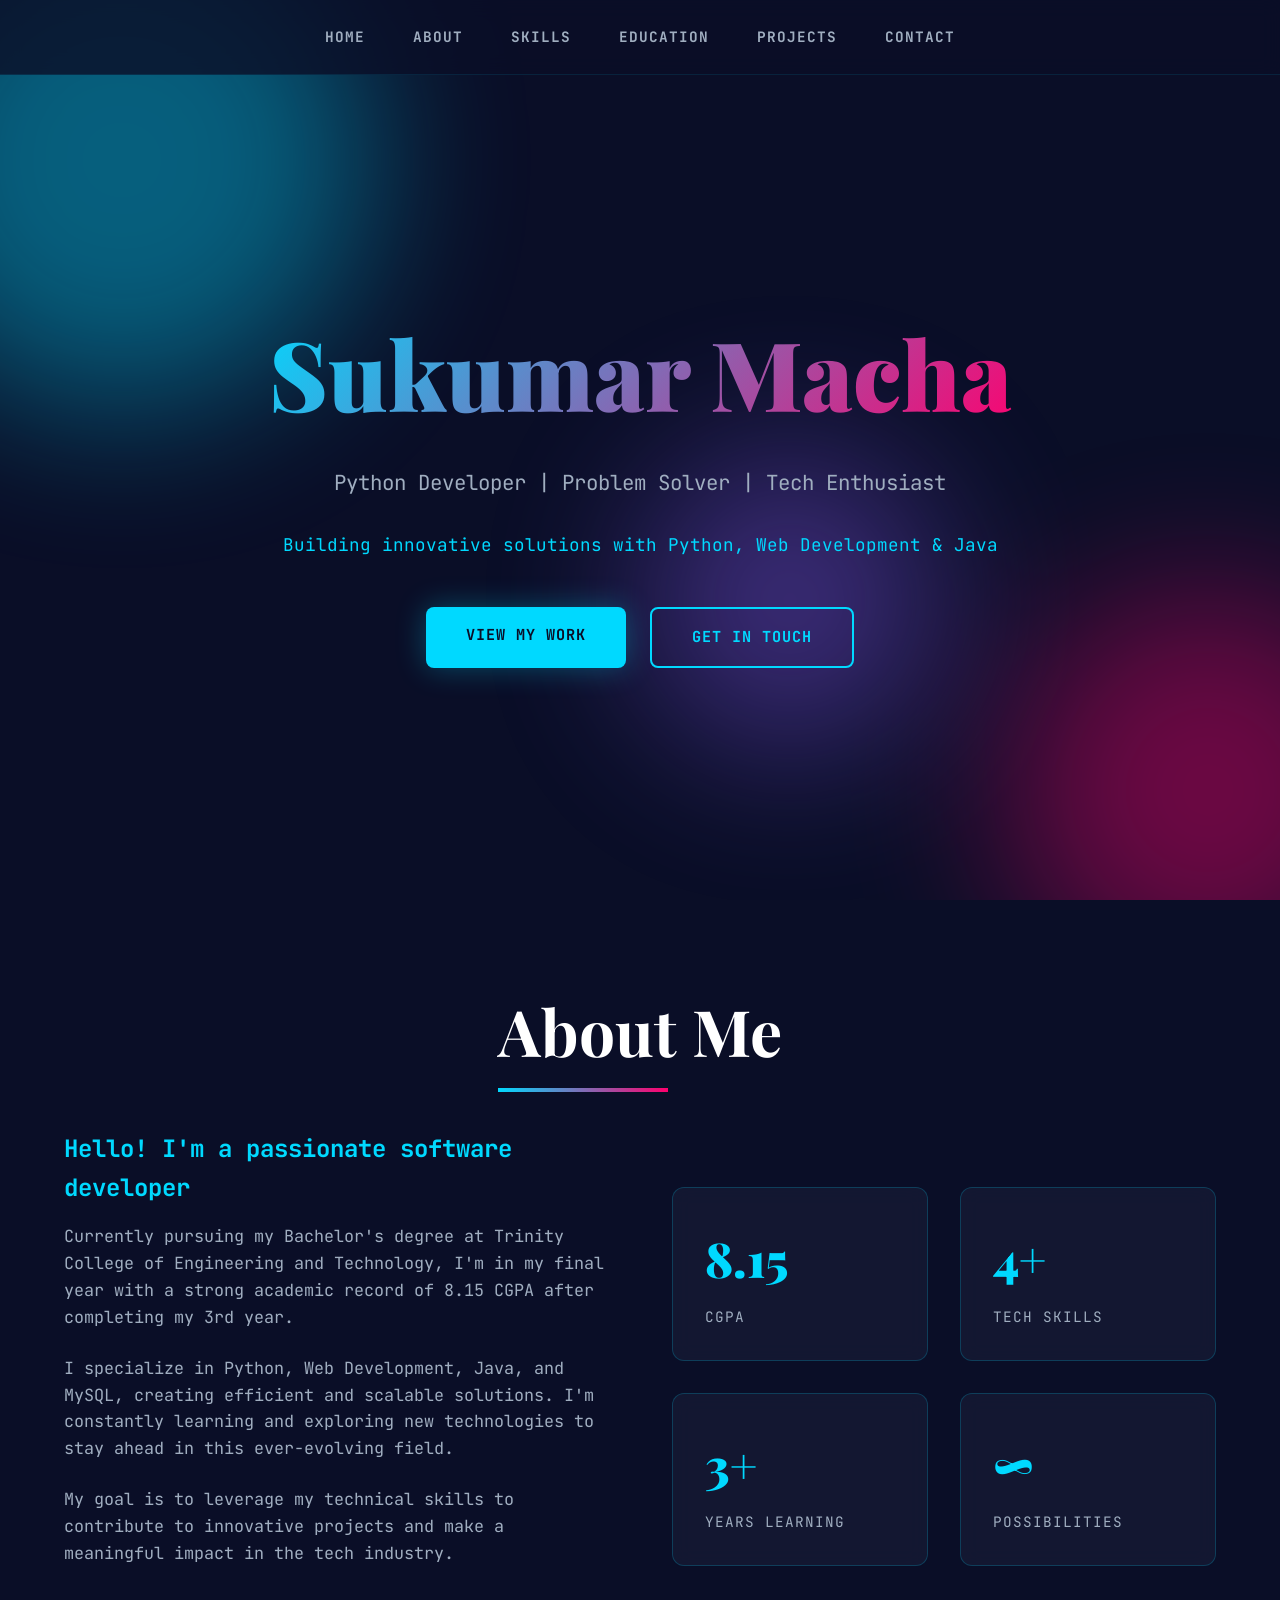
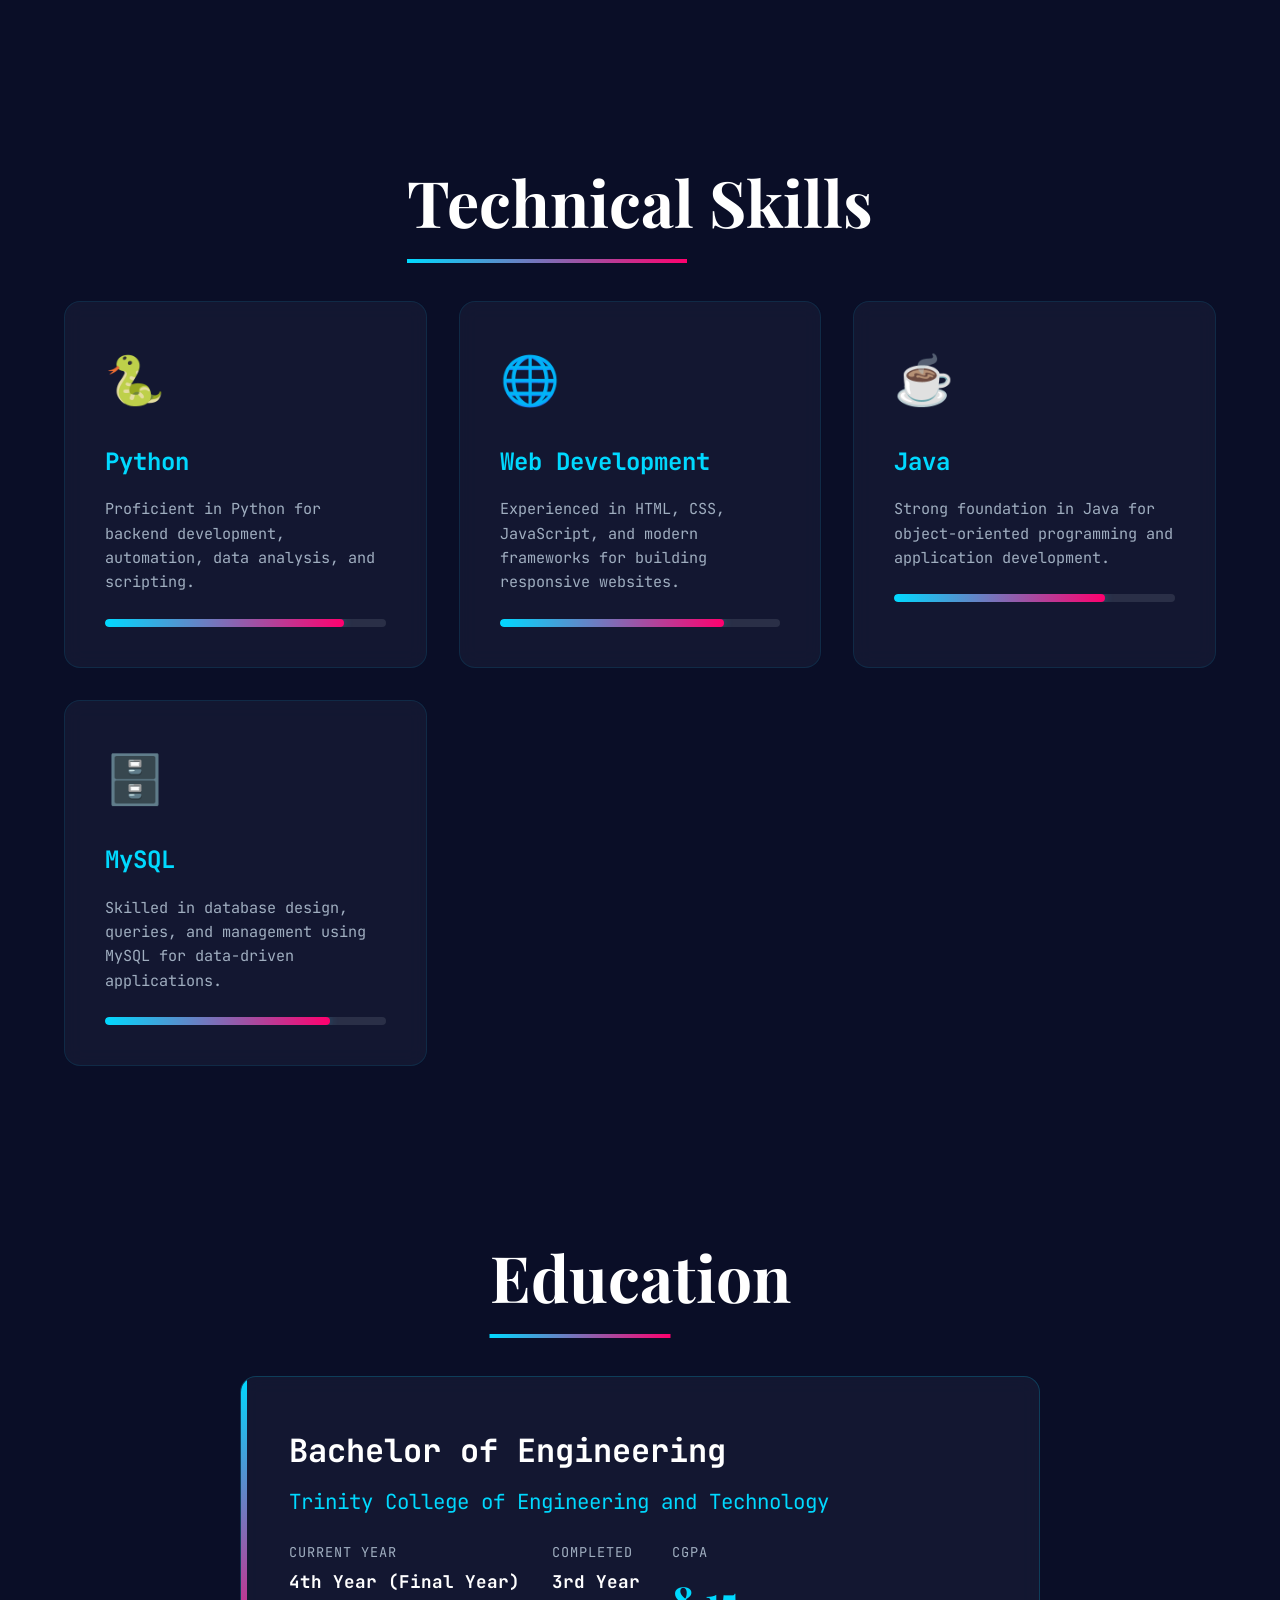
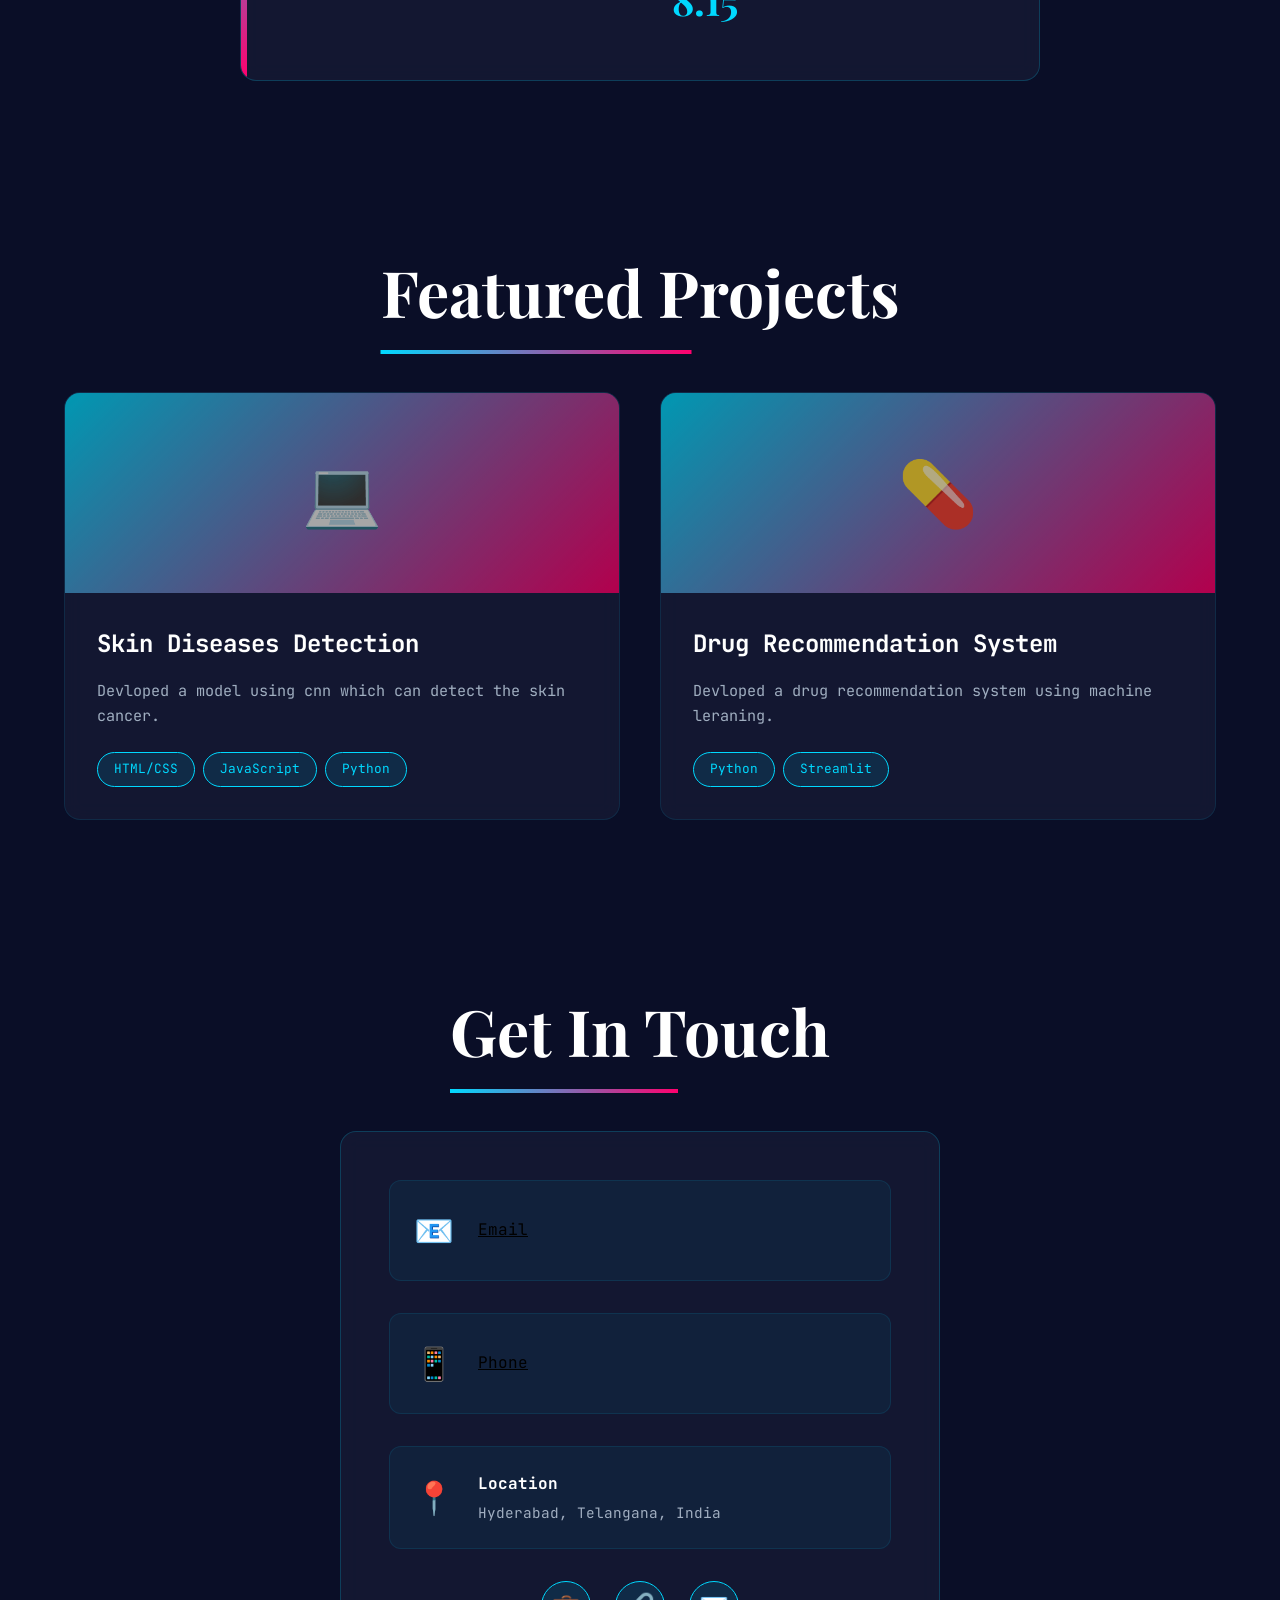
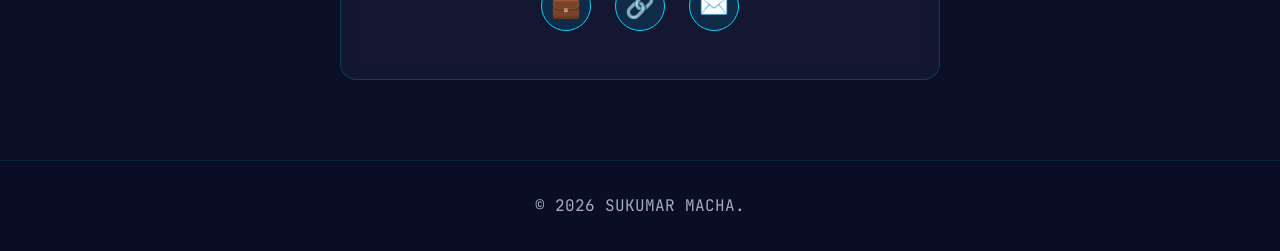
==== commit ad82f2b1: "Fix HTML formatting and update content" ====
--- a/index.html
+++ b/index.html
@@ -182,15 +182,15 @@
                 <div class="contact-item">
                     <div class="contact-icon">📧</div>
                     <div class="contact-details">
-                        <h4>Email</h4>
+        
                         <a href="mailto:sukumar9618@gmail.com" style="color: black;">Email</a>
                     </div>
                 </div>
                 <div class="contact-item">
                     <div class="contact-icon">📱</div>
                     <div class="contact-details">
-                        <h4>Phone</h4>
-                        <a href="tel:+919398216531" style="color: black;">Call me</a>
+            
+                        <a href="tel:+919398216531" style="color: black;">Phone</a>
                     </div>
                 </div>
                 <div class="contact-item">
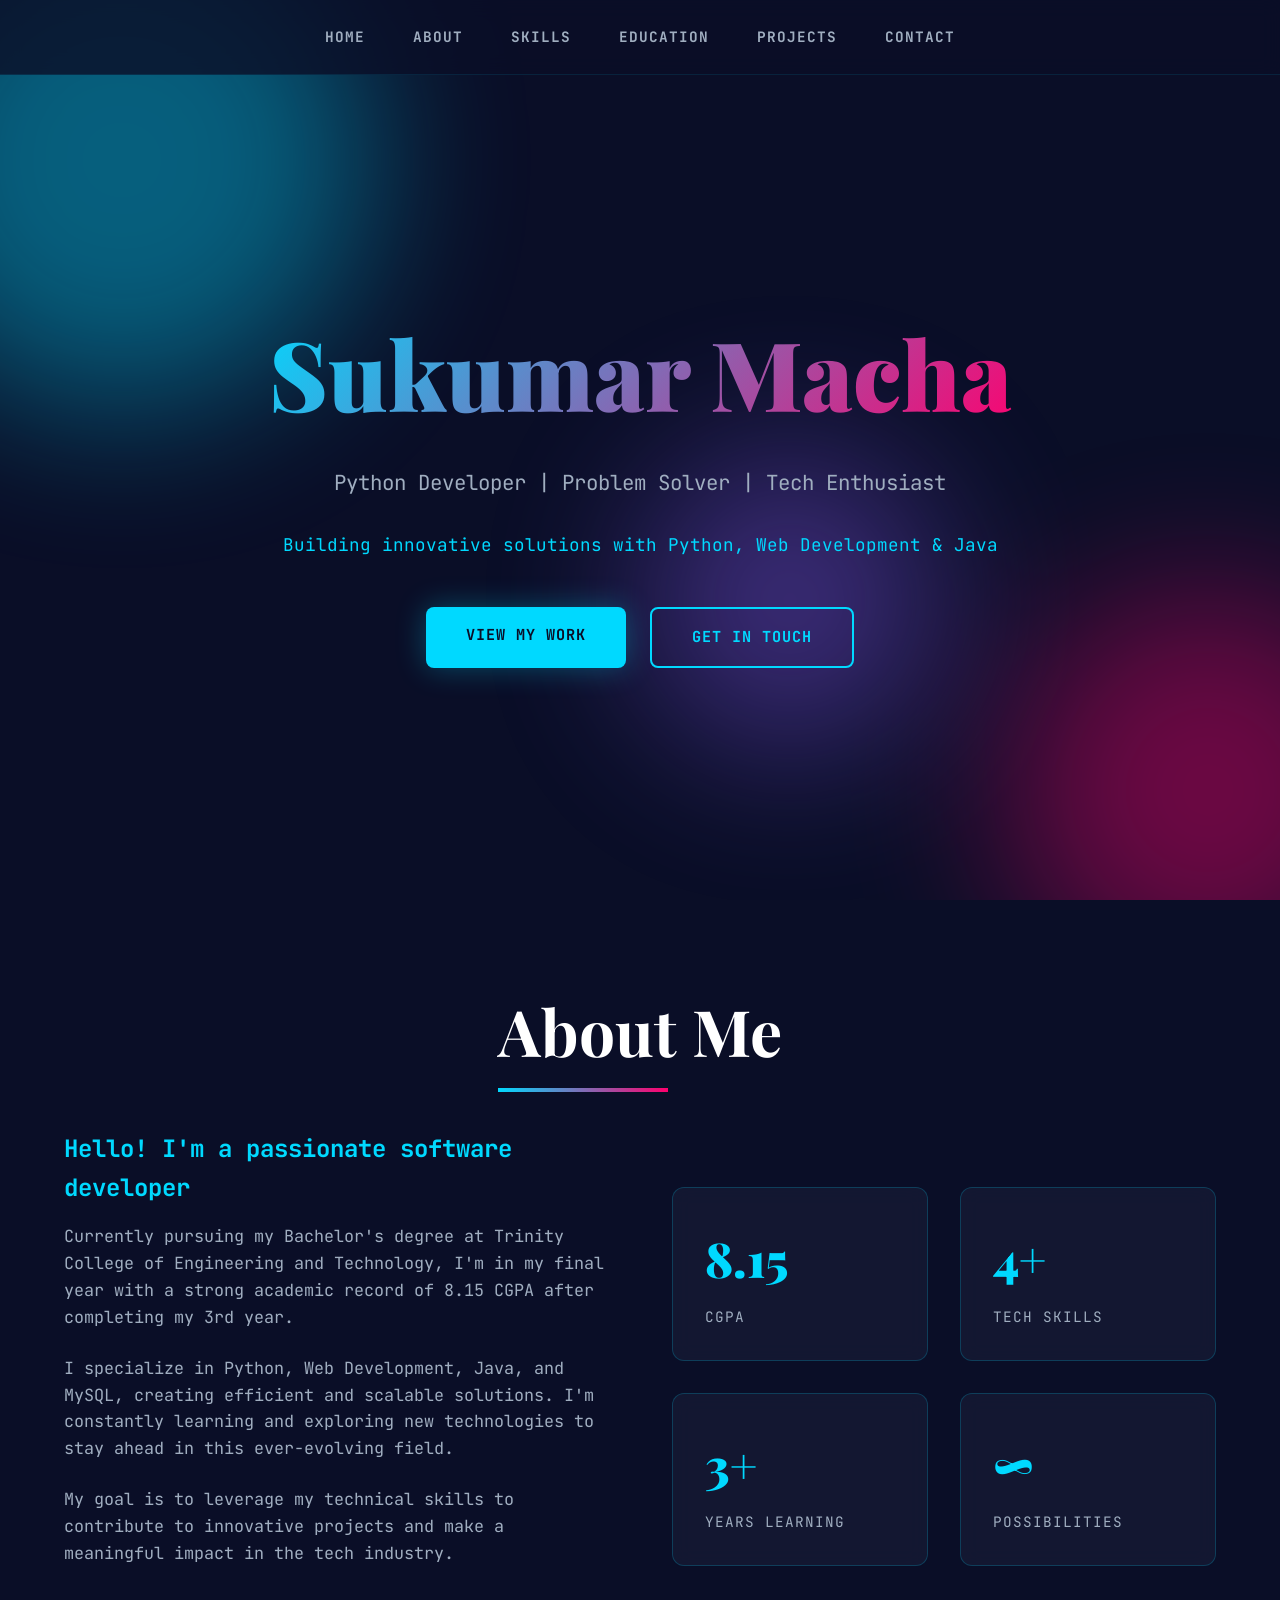
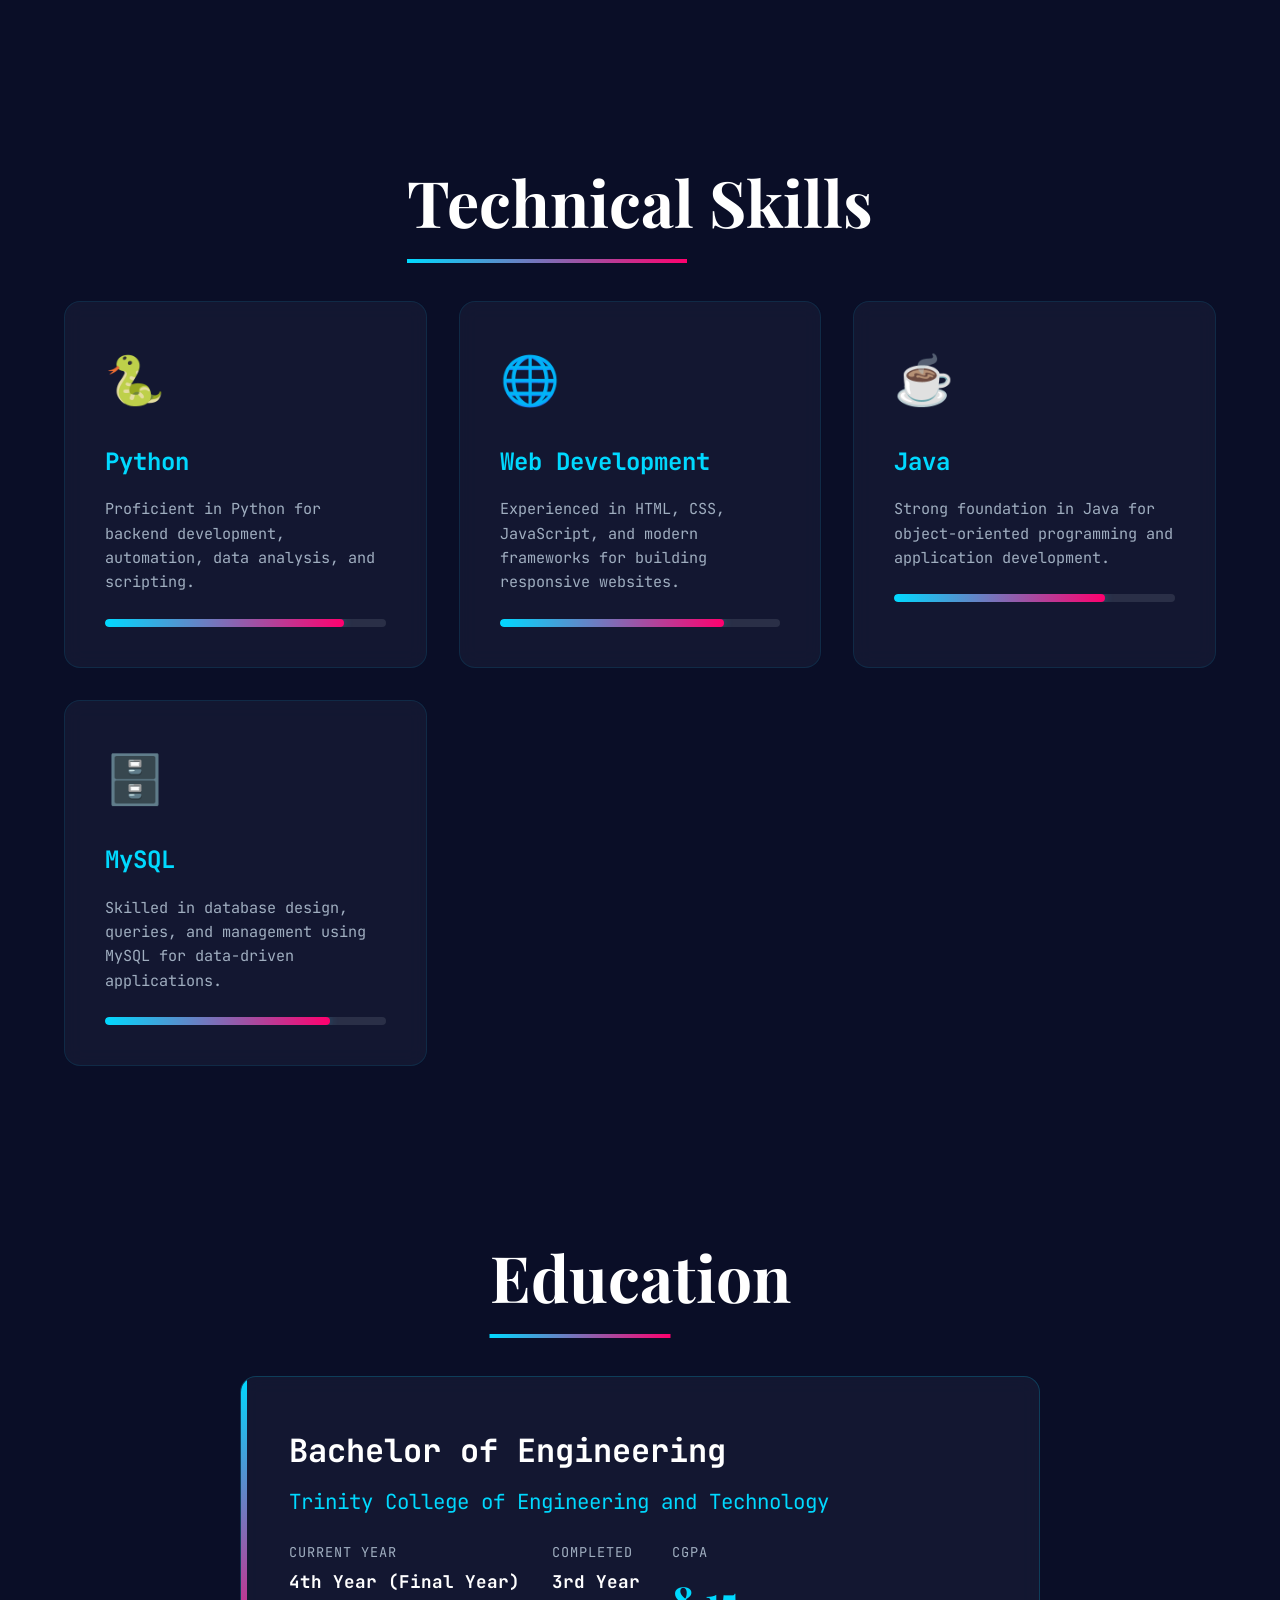
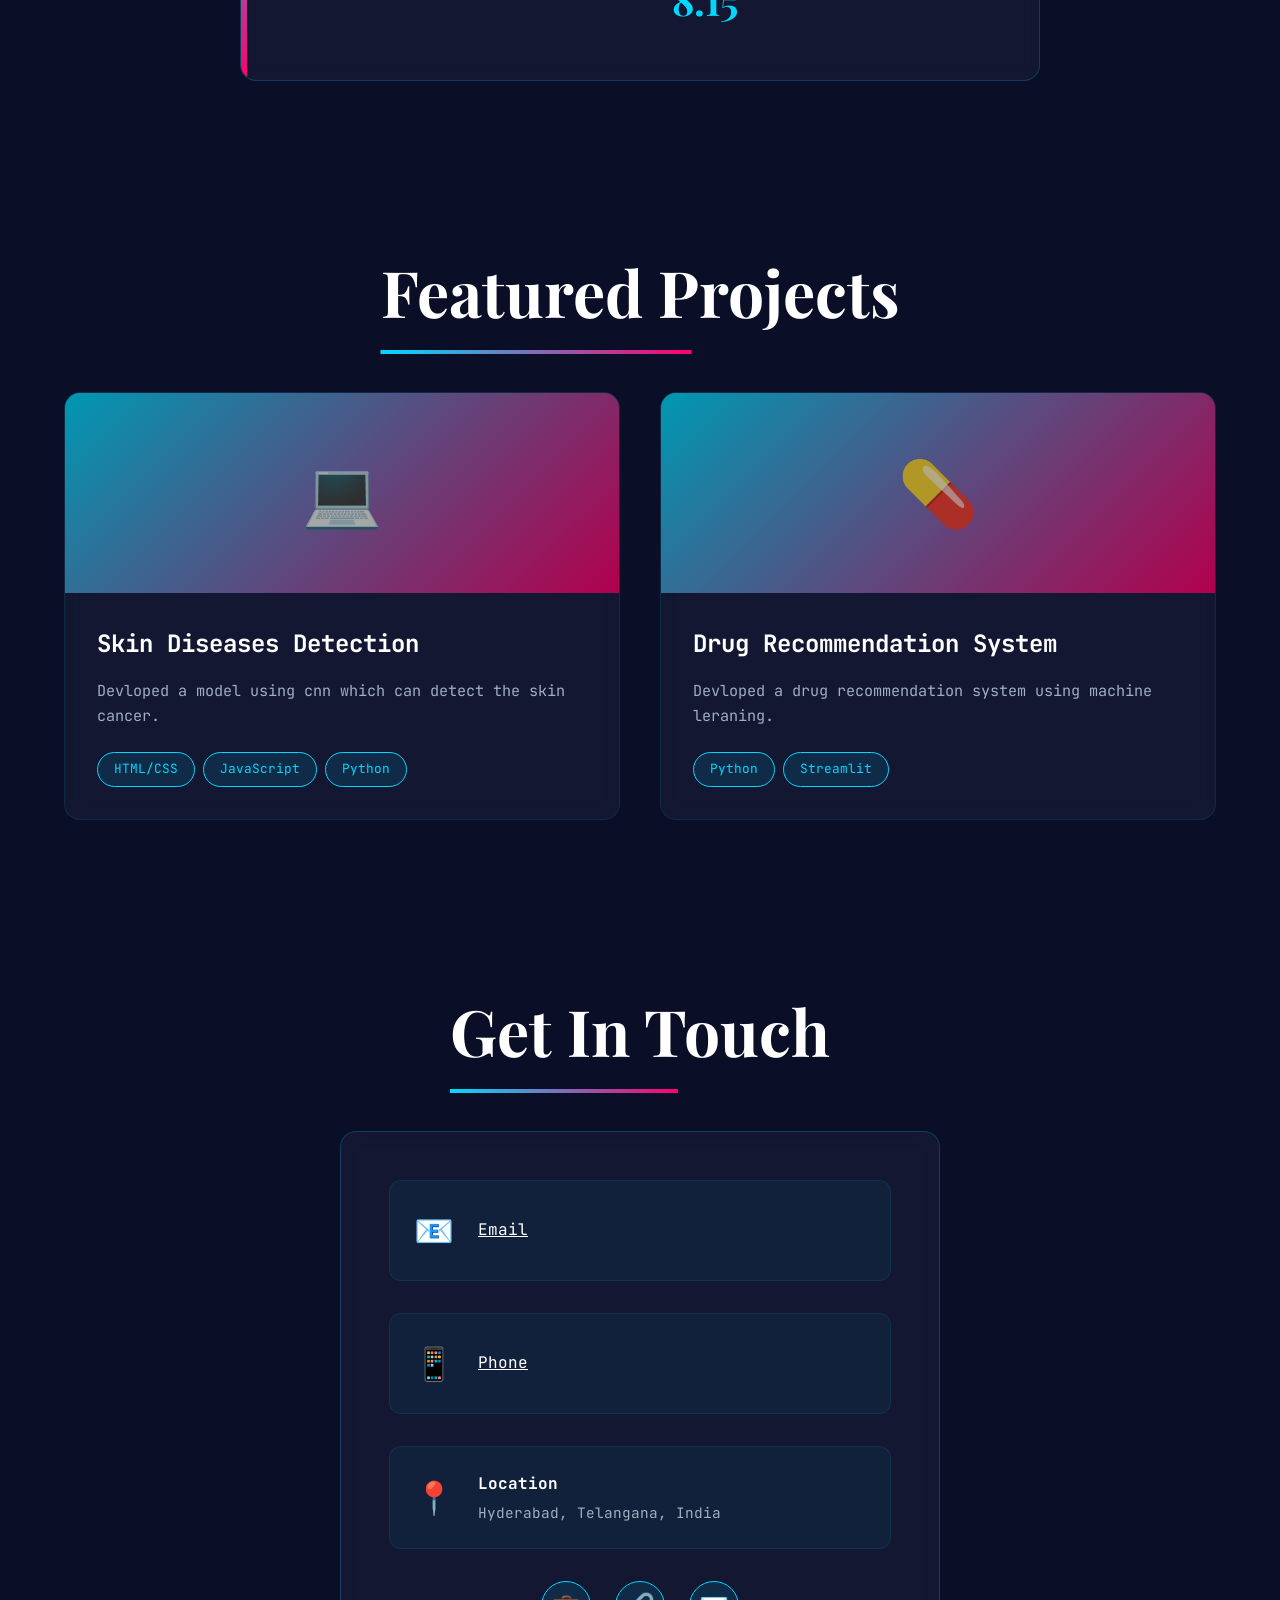
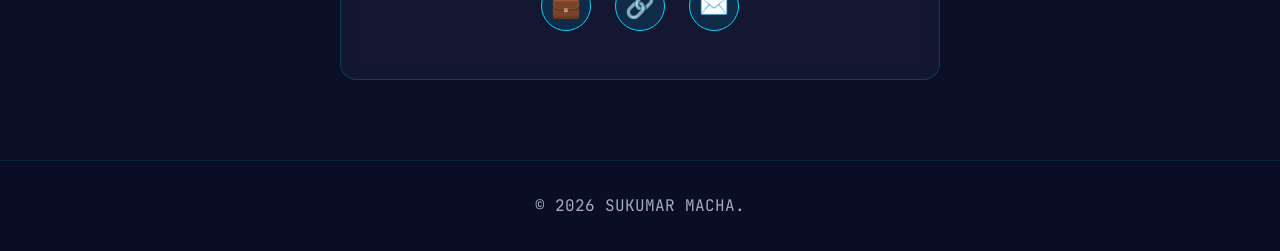
==== commit 807b6f8a: "Update index.html" ====
--- a/index.html
+++ b/index.html
@@ -183,14 +183,14 @@
                     <div class="contact-icon">📧</div>
                     <div class="contact-details">
         
-                        <a href="mailto:sukumar9618@gmail.com" style="color: black;">Email</a>
+                        <a href="mailto:sukumar9618@gmail.com" style="color: white;">Email</a>
                     </div>
                 </div>
                 <div class="contact-item">
                     <div class="contact-icon">📱</div>
                     <div class="contact-details">
             
-                        <a href="tel:+919398216531" style="color: black;">Phone</a>
+                        <a href="tel:+919398216531" style="color: white;">Phone</a>
                     </div>
                 </div>
                 <div class="contact-item">
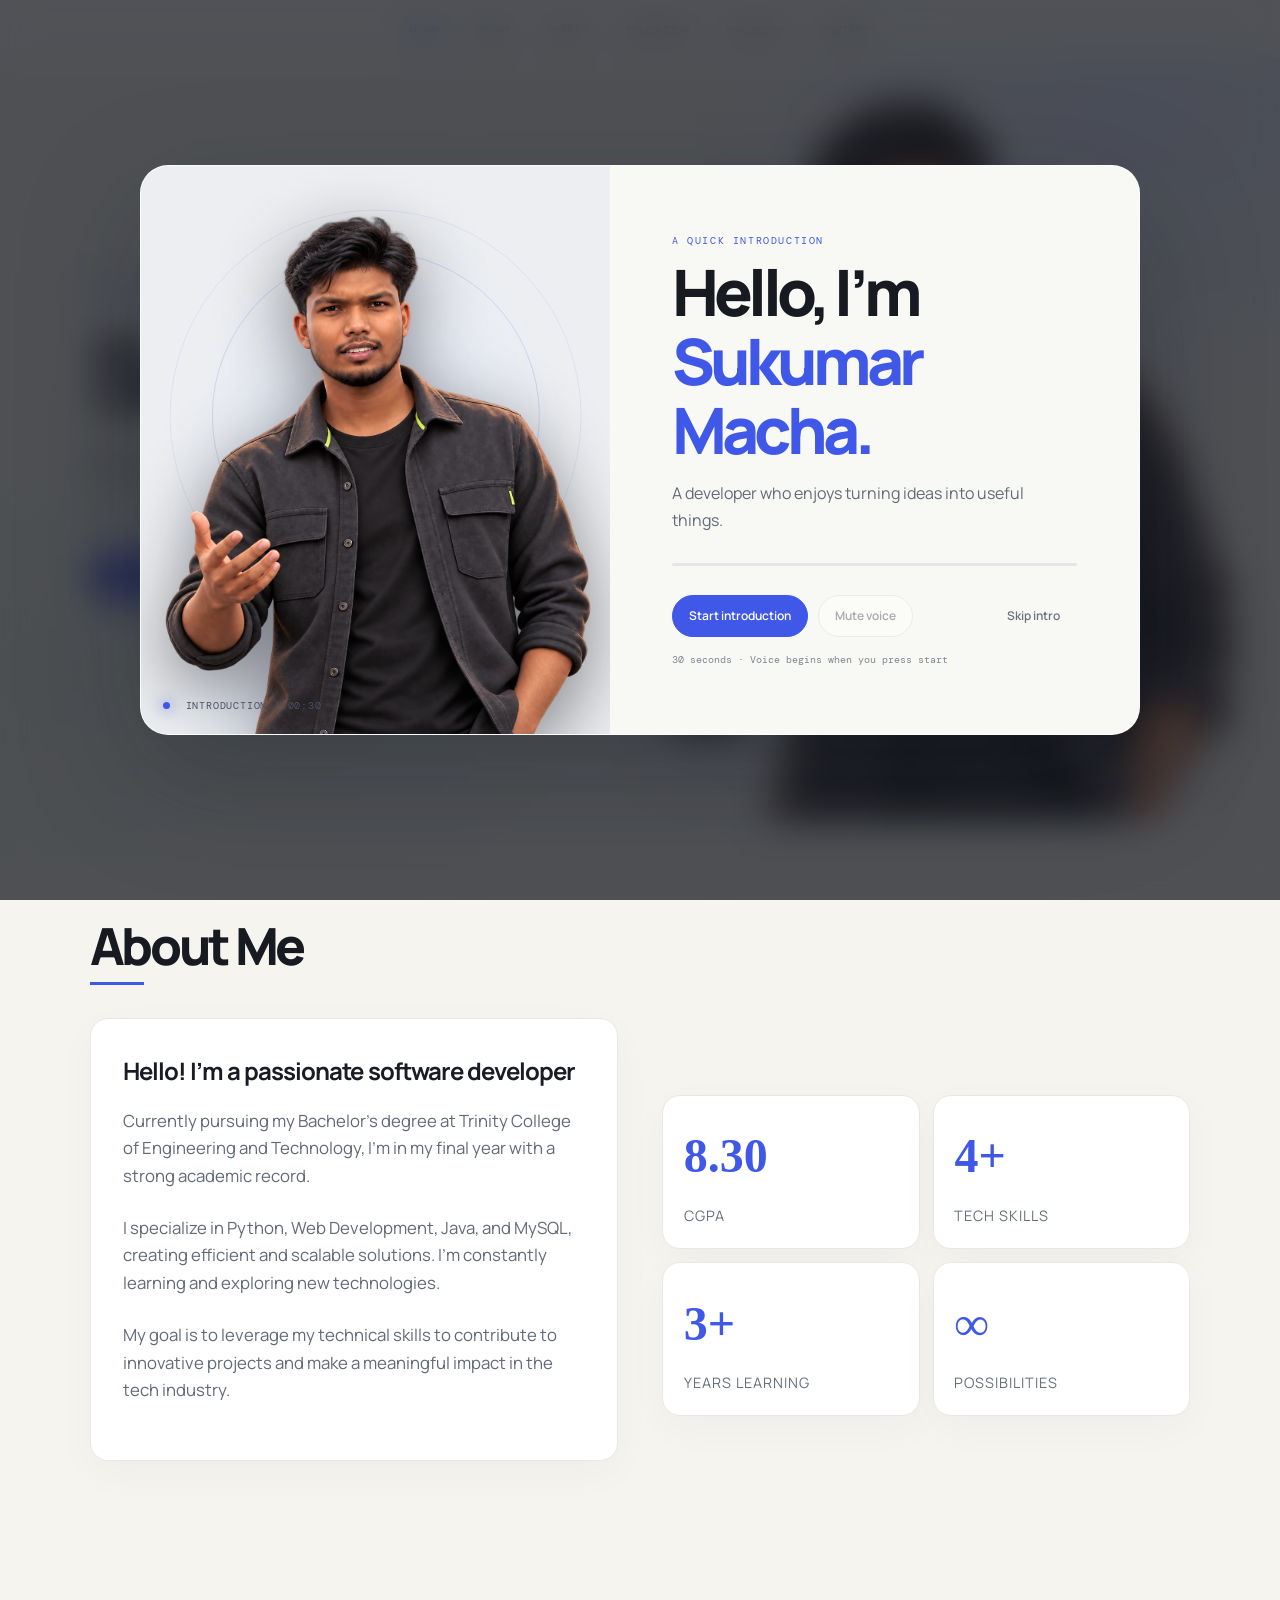
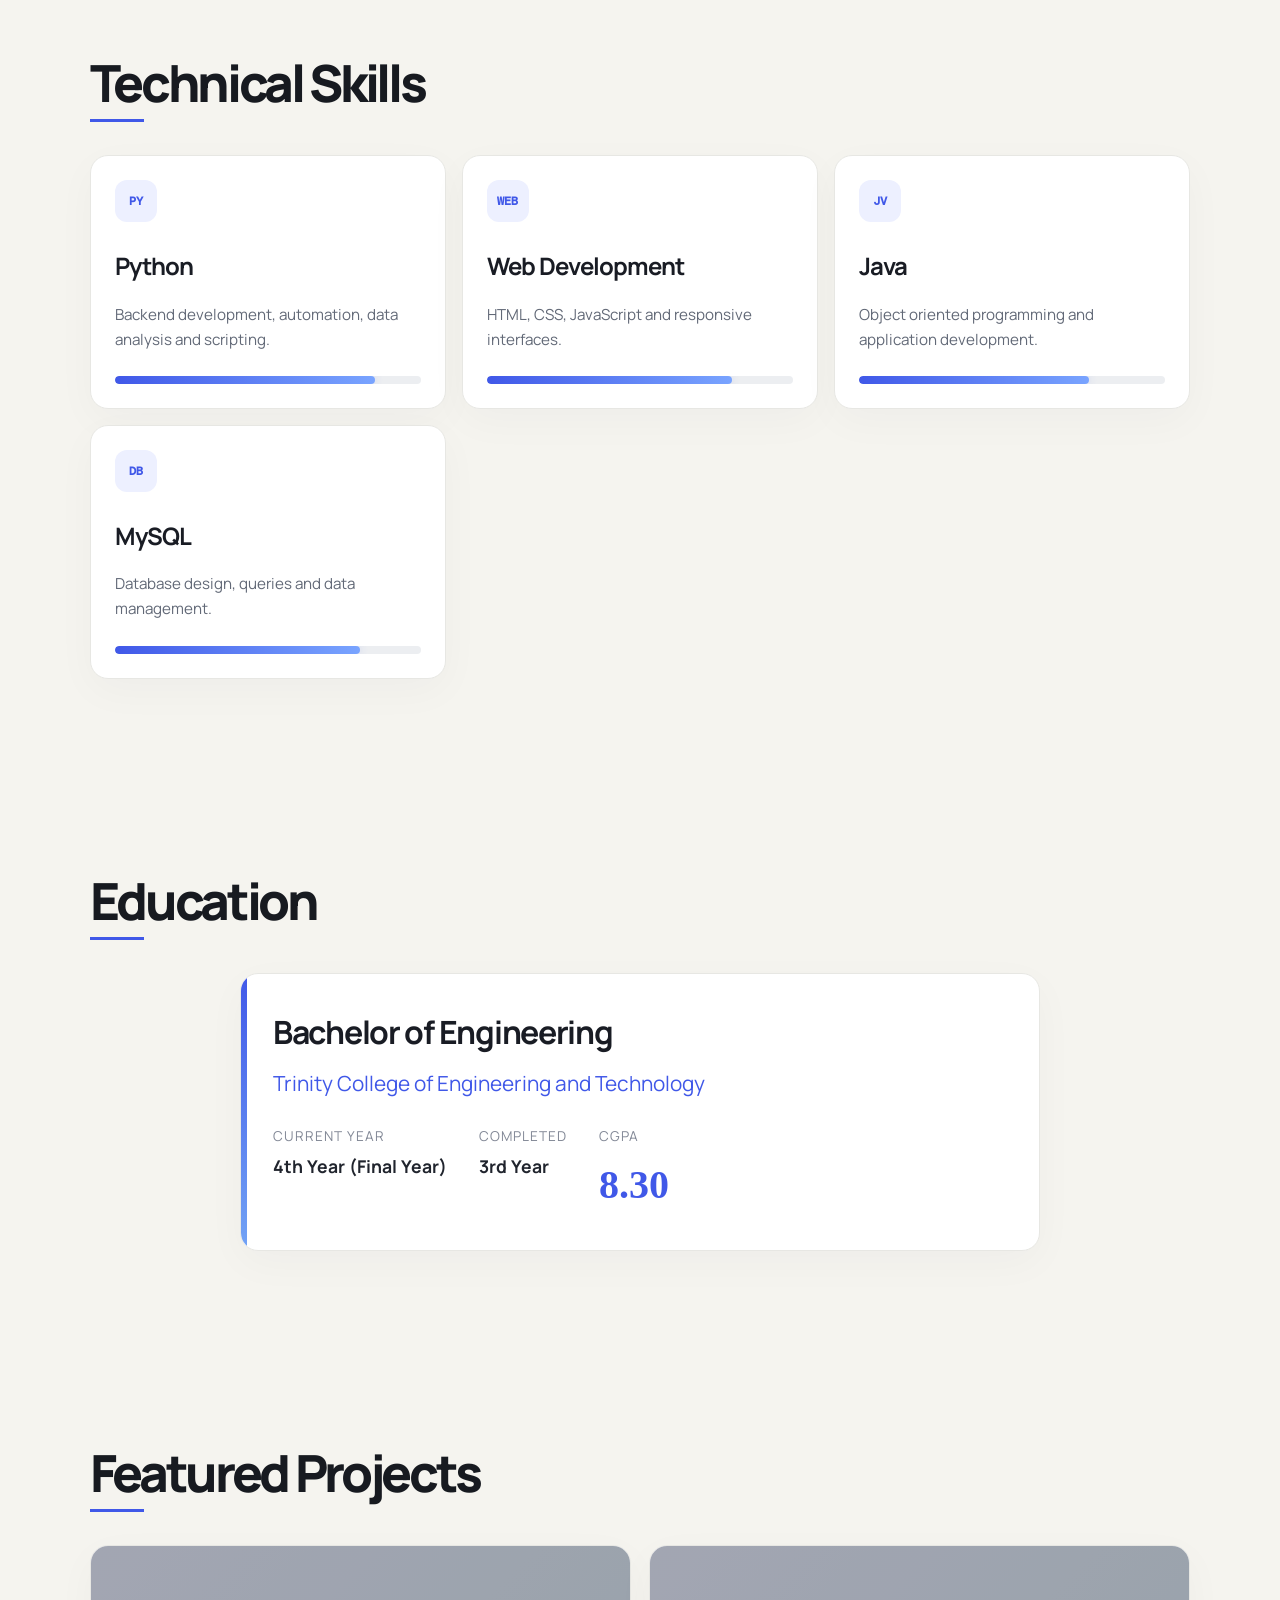
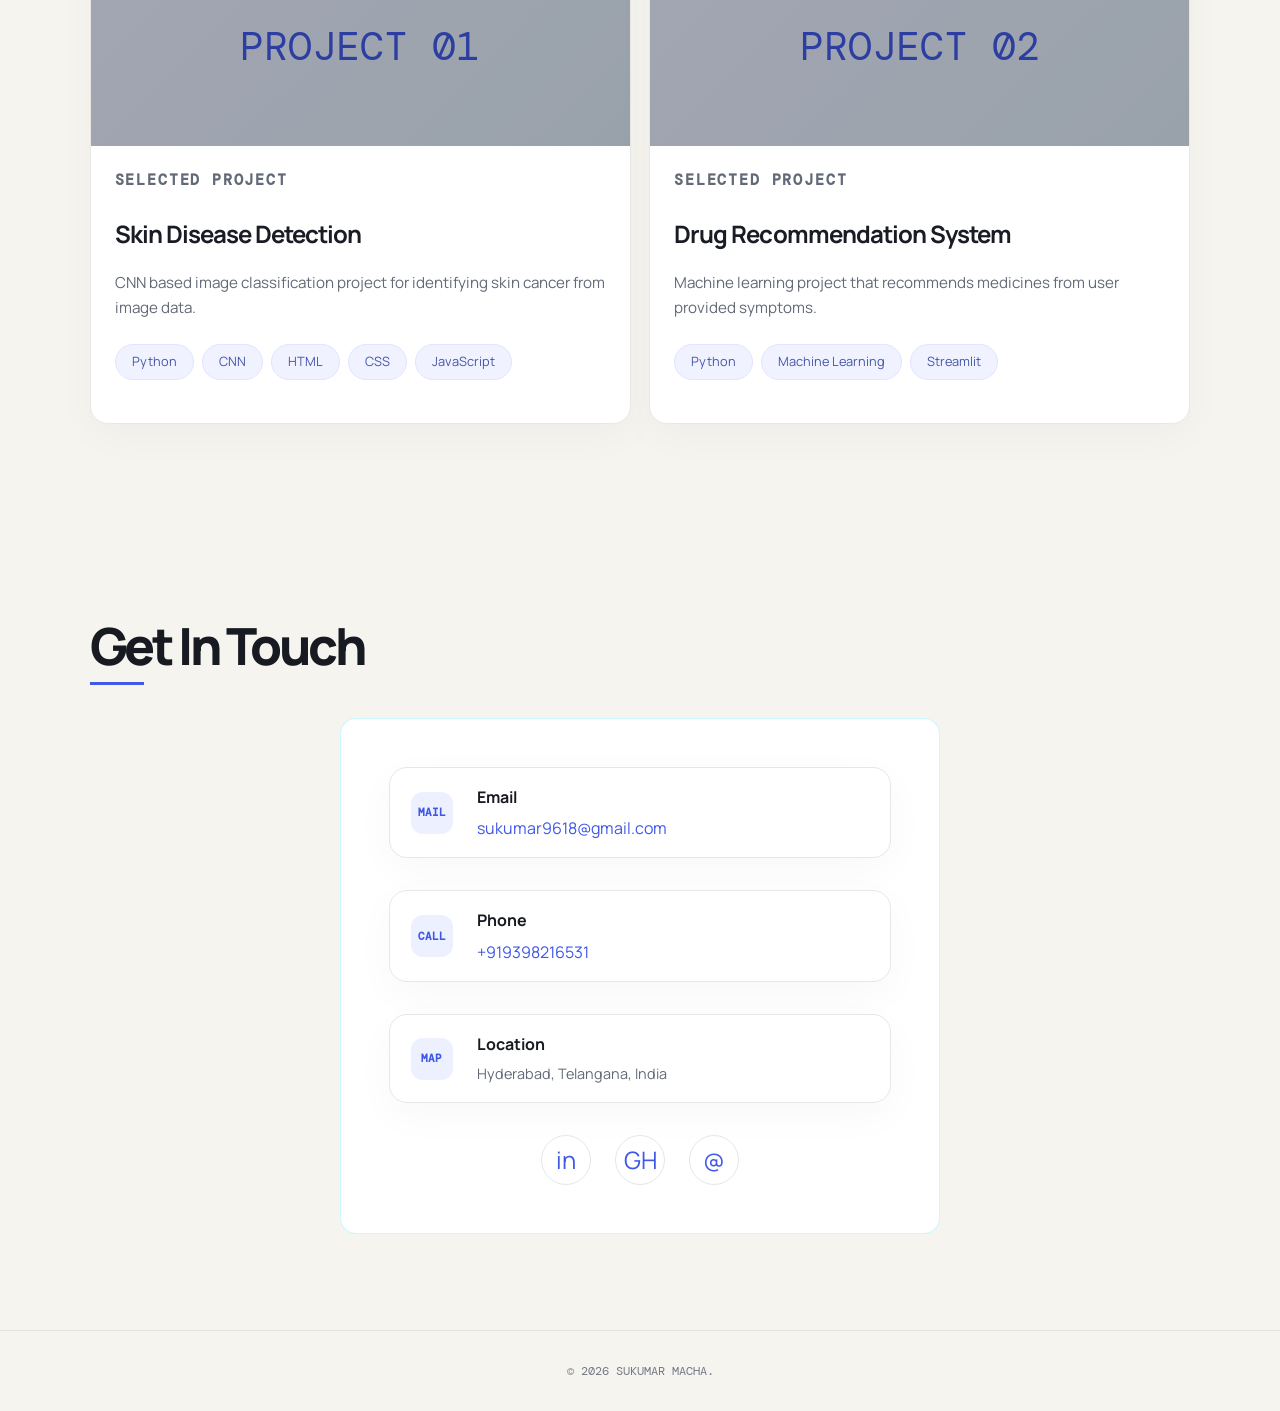
==== commit 4b9818c4: "Add files via upload" ====
--- a/index.html
+++ b/index.html
@@ -3,11 +3,34 @@
 <head>
     <meta charset="UTF-8">
     <meta name="viewport" content="width=device-width, initial-scale=1.0">
-    <title>Portfolio - Software Developer</title>
-    <link href="https://fonts.googleapis.com/css2?family=JetBrains+Mono:wght@400;700&family=Playfair+Display:wght@700;900&display=swap" rel="stylesheet">
+    <title>Sukumar Macha — Software Developer</title>
+    <meta id="site-description" name="description" content="Meet Sukumar Macha, a software developer focused on Python, machine learning and web development.">
+    <link href="https://fonts.googleapis.com/css2?family=DM+Mono:wght@400;500&family=Manrope:wght@400;500;600;700;800&display=swap" rel="stylesheet">
 <link rel="stylesheet" href="styles.css">
+<link rel="stylesheet" href="refresh.css">
 </head>
 <body>
+    <div class="intro-overlay" id="intro-overlay" role="dialog" aria-modal="true" aria-labelledby="intro-title" hidden>
+        <div class="intro-card">
+            <div class="intro-visual" aria-hidden="true">
+                <div class="intro-orbit orbit-a"></div><div class="intro-orbit orbit-b"></div>
+                <div class="intro-avatar-wrap"><img class="intro-avatar" src="avatar-sukumar.png" alt=""></div>
+                <span class="intro-status"><i></i> PORTFOLIO INTRO · 00:30</span>
+            </div>
+            <div class="intro-copy">
+                <p class="intro-eyebrow">A QUICK INTRODUCTION</p>
+                <h2 id="intro-title">Hello, I’m<br><span id="intro-name">Sukumar Macha.</span></h2>
+                <p class="intro-caption" id="intro-caption">A developer who enjoys turning ideas into useful things.</p>
+                <div class="intro-progress"><span id="intro-progress-fill"></span></div>
+                <div class="intro-controls">
+                    <button class="intro-start" id="intro-start" type="button">▶ &nbsp; Start introduction</button>
+                    <button class="intro-mute" id="intro-mute" type="button" aria-pressed="false" disabled>🔊 &nbsp; Mute voice</button>
+                    <button class="intro-skip" id="intro-skip" type="button">Skip intro ↗</button>
+                </div>
+                <p class="intro-hint" id="intro-hint">30 seconds · Voice begins when you press start</p>
+            </div>
+        </div>
+    </div>
     <div class="background-animation">
         <div class="gradient-orb orb-1"></div>
         <div class="gradient-orb orb-2"></div>
@@ -16,49 +39,41 @@
 
     <nav>
         <ul>
-            <li><a href="#home">Home</a></li>
-            <li><a href="#about">About</a></li>
-            <li><a href="#skills">Skills</a></li>
-            <li><a href="#education">Education</a></li>
-            <li><a href="#projects">Projects</a></li>
-            <li><a href="#contact">Contact</a></li>
+            <li><a id="nav-home" href="#home">Home</a></li>
+            <li><a id="nav-about" href="#about">About</a></li>
+            <li><a id="nav-skills" href="#skills">Skills</a></li>
+            <li><a id="nav-education" href="#education">Education</a></li>
+            <li><a id="nav-projects" href="#projects">Projects</a></li>
+            <li><a id="nav-contact" href="#contact">Contact</a></li>
         </ul>
     </nav>
 
     <section class="hero" id="home">
         <div class="hero-content">
-            <h1 class="glitch">Sukumar Macha</h1>
-            <p class="subtitle">Python Developer | Problem Solver | Tech Enthusiast</p>
-            <p class="tagline">Building innovative solutions with Python, Web Development & Java</p>
+            <p class="hero-kicker"><span class="availability-dot"></span> <span id="profile-availability">OPEN TO OPPORTUNITIES</span> · <span id="profile-location-short">HYDERABAD, INDIA</span></p>
+            <h1 class="glitch" id="profile-name">Sukumar Macha</h1>
+            <p class="subtitle" id="profile-role">Python Developer | Problem Solver | Tech Enthusiast</p>
+            <p class="tagline" id="profile-tagline">Building innovative solutions with Python, Web Development & Java</p>
             <div class="cta-buttons">
-                <a href="#projects" class="btn btn-primary">View My Work</a>
-                <a href="#contact" class="btn btn-secondary">Get In Touch</a>
-            </div>
-        </div>
+                <a href="#projects" class="btn btn-primary" id="cta-work">View My Work</a>
+                <a href="#contact" class="btn btn-secondary" id="cta-contact">Get In Touch</a>
+            </div>
+        </div>
+        <div class="hero-art" aria-hidden="true"><div class="hero-art-ring"></div><img src="avatar-sukumar.png" alt=""></div>
     </section>
 
     <section id="about" class="fade-in">
-        <h2 class="section-title">About Me</h2>
+        <h2 class="section-title" id="title-about">About Me</h2>
         <div class="about-content">
             <div class="about-text">
-                <h3>Hello! I'm a passionate software developer</h3>
-                <p>
-                    Currently pursuing my Bachelor's degree at Trinity College of Engineering and Technology, 
-                    I'm in my final year with a strong academic record of 8.15 CGPA after completing my 3rd year.
-                </p>
-                <p>
-                    I specialize in Python, Web Development, Java, and MySQL, creating efficient and scalable 
-                    solutions. I'm constantly learning and exploring new technologies to stay ahead in this 
-                    ever-evolving field.
-                </p>
-                <p>
-                    My goal is to leverage my technical skills to contribute to innovative projects and make 
-                    a meaningful impact in the tech industry.
-                </p>
+                <h3 id="about-heading">Hello! I'm a passionate software developer</h3>
+                <p id="about-intro">Currently pursuing my Bachelor’s degree at Trinity College of Engineering and Technology, I’m in my final year with a strong academic record.</p>
+                <p id="about-focus">I specialize in Python, Web Development, Java, and MySQL, creating efficient and scalable solutions. I’m constantly learning and exploring new technologies.</p>
+                <p id="about-goal">My goal is to leverage my technical skills to contribute to innovative projects and make a meaningful impact in the tech industry.</p>
             </div>
             <div class="stats">
                 <div class="stat-card">
-                    <div class="number">8.15</div>
+                    <div class="number">8.30</div>
                     <div class="label">CGPA</div>
                 </div>
                 <div class="stat-card">
@@ -78,7 +93,7 @@
     </section>
 
     <section id="skills" class="fade-in">
-        <h2 class="section-title">Technical Skills</h2>
+        <h2 class="section-title" id="title-skills">Technical Skills</h2>
         <div class="skills-container">
             <div class="skill-card">
                 <div class="skill-icon">🐍</div>
@@ -124,29 +139,29 @@
     </section>
 
     <section id="education" class="fade-in">
-        <h2 class="section-title">Education</h2>
+        <h2 class="section-title" id="title-education">Education</h2>
         <div class="education-card">
-            <h3>Bachelor of Engineering</h3>
-            <p class="institution">Trinity College of Engineering and Technology</p>
+            <h3 id="education-degree">Bachelor of Engineering</h3>
+            <p class="institution" id="education-institution">Trinity College of Engineering and Technology</p>
             <div class="education-details">
                 <div class="detail-item">
                     <span class="detail-label">Current Year</span>
-                    <span class="detail-value">4th Year (Final Year)</span>
+                    <span class="detail-value" id="education-year">4th Year (Final Year)</span>
                 </div>
                 <div class="detail-item">
                     <span class="detail-label">Completed</span>
-                    <span class="detail-value">3rd Year</span>
+                    <span class="detail-value" id="education-completed">3rd Year</span>
                 </div>
                 <div class="detail-item">
                     <span class="detail-label">CGPA</span>
-                    <span class="detail-value cgpa">8.15</span>
+                    <span class="detail-value cgpa" id="education-cgpa">8.30</span>
                 </div>
             </div>
         </div>
     </section>
 
     <section id="projects" class="fade-in">
-        <h2 class="section-title">Featured Projects</h2>
+        <h2 class="section-title" id="title-projects">Featured Projects</h2>
         <div class="projects-grid">
             <div class="project-card">
                 <div class="project-image">💻</div>
@@ -172,32 +187,34 @@
                     </div>
                 </div>
             </div>
- 
+        </div>
     </section>
 
     <section id="contact" class="fade-in">
-        <h2 class="section-title">Get In Touch</h2>
+        <h2 class="section-title" id="title-contact">Get In Touch</h2>
         <div class="contact-container">
             <div class="contact-info">
                 <div class="contact-item">
                     <div class="contact-icon">📧</div>
                     <div class="contact-details">
         
-                        <a href="mailto:sukumar9618@gmail.com" style="color: white;">Email</a>
+                        <h4 id="contact-email-label">Email</h4>
+                        <a id="contact-email" href="mailto:sukumar9618@gmail.com"></a>
                     </div>
                 </div>
                 <div class="contact-item">
                     <div class="contact-icon">📱</div>
                     <div class="contact-details">
             
-                        <a href="tel:+919398216531" style="color: white;">Phone</a>
+                        <h4 id="contact-phone-label">Phone</h4>
+                        <a id="contact-phone" href="tel:+919398216531"></a>
                     </div>
                 </div>
                 <div class="contact-item">
                     <div class="contact-icon">📍</div>
                     <div class="contact-details">
-                        <h4>Location</h4>
-                        <p>Hyderabad, Telangana, India</p>
+                        <h4 id="contact-location-label">Location</h4>
+                        <p id="contact-location">Hyderabad, Telangana, India</p>
                     </div>
                 </div>
             </div>
@@ -210,8 +227,10 @@
     </section>
 
     <footer>
-        <p>&copy; 2026 SUKUMAR MACHA.</p>
+        <p id="footer-text">© 2026 SUKUMAR MACHA.</p>
     </footer>
+<script src="portfolio-data.js"></script>
 <script src="script.js"></script>
+<script src="emoji-fix.js"></script>
 </body>
 </html>
--- a/styles.css
+++ b/styles.css
@@ -674,3 +674,102 @@
             opacity: 1;
             transform: translateY(0);
         }
+/* Updated project links */
+.project-kicker { color: var(--accent-primary); font-size: .7rem; letter-spacing: .12em; margin-bottom: .5rem; }
+.project-links { display: flex; flex-wrap: wrap; gap: 1rem; margin-top: 1.2rem; }
+.project-links a { color: var(--accent-primary); text-decoration: none; font-size: .85rem; }
+.project-links a:hover { text-decoration: underline; }
+@media (max-width: 760px) { nav { padding: 1rem 5%; } nav ul { gap: .9rem; flex-wrap: wrap; } nav a { font-size: .7rem; } }
+
+/* Portfolio refresh */
+:root { --bg-primary:#101311; --bg-secondary:#191e1a; --accent-primary:#c4f16b; --accent-secondary:#77b954; --text-primary:#f0f2ec; --text-secondary:#a1aaa1; --card-bg:rgba(24,29,25,.84); --glow:rgba(196,241,107,.22); }
+html { scroll-behavior:smooth; scroll-padding-top:92px; }
+body { font-family:'Manrope',sans-serif; background:#101311; line-height:1.7; }
+body::before { content:'';position:fixed;inset:0;pointer-events:none;z-index:-1;background:radial-gradient(ellipse at 78% 15%,rgba(102,137,68,.13),transparent 36%),radial-gradient(ellipse at 5% 68%,rgba(90,130,71,.08),transparent 33%); }
+.background-animation { opacity:.22; }
+.gradient-orb { opacity:.16;filter:blur(120px); }
+nav { display:flex;align-items:center;justify-content:center;padding:1.1rem 5%;background:rgba(13,16,14,.86);border-bottom:1px solid rgba(255,255,255,.07);backdrop-filter:blur(18px); }
+nav ul { gap:clamp(1rem,3vw,2.7rem); }
+nav a { font-family:'DM Mono',monospace;font-size:.72rem;letter-spacing:.06em; }
+.hero { min-height:min(860px,100vh);max-width:1440px;margin:auto;justify-content:flex-start;text-align:left;overflow:hidden; }
+.hero-content { position:relative;z-index:2;max-width:750px;text-align:left;margin-left:4%; }
+.hero h1 { font-family:'Manrope',sans-serif;font-size:clamp(3.6rem,8.5vw,7.5rem);letter-spacing:-.085em;line-height:1.02;background:linear-gradient(115deg,#f8faf4 20%,#c7ee83 85%);-webkit-background-clip:text;margin-bottom:1.3rem; }
+.hero-kicker { color:#c5f36c;font: .7rem 'DM Mono',monospace;letter-spacing:.11em;margin-bottom:1.25rem; }
+.availability-dot,.intro-status i { display:inline-block;width:8px;height:8px;background:#b5ed68;border-radius:50%;box-shadow:0 0 14px #b5ed68;margin-right:.55rem; }
+.hero .subtitle { color:#e0e5dd;font-size:clamp(1.1rem,2vw,1.45rem);font-weight:600;margin-bottom:.8rem; }
+.hero .tagline { color:#a8b0a8;font-size:1rem;max-width:540px;margin-bottom:2rem; }
+.cta-buttons { justify-content:flex-start;gap:.8rem; }
+.btn { font-family:'Manrope',sans-serif;font-size:.8rem;letter-spacing:.035em;text-transform:none;border-radius:999px;padding:.9rem 1.5rem; }
+.btn-primary { color:#13170e;background:#c5f36c;box-shadow:0 7px 34px rgba(176,229,98,.18); }
+.btn-secondary { border:1px solid #56614f;color:#ebefe6; }
+.hero-art { position:absolute;right:3%;bottom:0;height:min(86vh,780px);width:min(48vw,650px);display:flex;align-items:flex-end;justify-content:center;pointer-events:none; }
+.hero-art img { z-index:1;position:relative;height:100%;width:100%;object-fit:contain;object-position:bottom center;filter:drop-shadow(0 24px 64px rgba(0,0,0,.54));animation:heroDrift 7s ease-in-out infinite; }
+.hero-art-ring { position:absolute;width:80%;aspect-ratio:1;bottom:10%;border:1px solid rgba(196,241,107,.12);border-radius:50%;box-shadow:0 0 90px rgba(150,198,88,.1),inset 0 0 70px rgba(150,198,88,.06); }
+@keyframes heroDrift { 0%,100%{transform:translateY(0)}50%{transform:translateY(-10px)} }
+section:not(.hero) { max-width:1440px;margin:0 auto;padding-top:6.5rem;padding-bottom:6.5rem; }
+.section-title { font-family:'Manrope',sans-serif;font-size:clamp(2rem,4vw,3.3rem);letter-spacing:-.06em;margin-bottom:3.5rem; }
+.section-title::after { height:3px;background:#c5f36c;width:44%; }
+.about-content { gap:5%; }
+.about-text,.education-card,.skill-card,.project-card,.stat-card,.contact-item { background:rgba(24,29,25,.82);border:1px solid rgba(255,255,255,.075);border-radius:18px;box-shadow:0 18px 60px rgba(0,0,0,.14); }
+.about-text { padding:2rem; }
+.about-text h3,.skill-card h3,.project-card h3,.education-card h3 { font-family:'Manrope',sans-serif;letter-spacing:-.035em; }
+.stats { gap:1rem; }
+.stat-card { padding:1.5rem; }
+.stat-card .number { color:#c5f36c; }
+.skills-container { gap:1rem; }
+.skill-card { border-radius:16px;padding:1.5rem;backdrop-filter:blur(12px); }
+.skill-card:hover,.project-card:hover,.stat-card:hover { transform:translateY(-5px);border-color:rgba(196,241,107,.32); }
+.skill-icon { filter:saturate(.8); }
+.education-card { padding:2.2rem; }
+.projects-grid { gap:1.2rem; }
+.project-card { overflow:hidden;border-radius:18px; }
+.project-image { min-height:150px;background:radial-gradient(circle at 70% 20%,rgba(196,241,107,.22),transparent 36%),linear-gradient(135deg,#20291e,#151916);font-size:3rem; }
+.project-image:has(img) { padding:0;height:220px; }
+.project-image img { display:block;width:100%;height:100%;object-fit:cover; }
+.project-content { padding:1.5rem; }
+.tech-tag { color:#d2e7b2;background:rgba(169,207,117,.1);border:1px solid rgba(169,207,117,.16);border-radius:999px; }
+.contact-container { gap:1rem; }
+.contact-item { padding:1rem 1.3rem; }
+footer { border-top:1px solid rgba(255,255,255,.08);color:#99a298;font-family:'DM Mono',monospace;font-size:.75rem; }
+
+/* First visit introduction */
+.intro-overlay { position:fixed;inset:0;z-index:5000;display:grid;place-items:center;padding:22px;background:rgba(7,9,8,.86);backdrop-filter:blur(16px);opacity:1;transition:opacity .45s ease; }
+.intro-overlay[hidden] { display:none; }
+.intro-overlay.intro-closing { opacity:0;pointer-events:none; }
+.intro-card { width:min(1000px,100%);min-height:min(570px,calc(100vh - 44px));display:grid;grid-template-columns: .94fr 1.06fr;overflow:hidden;border:1px solid rgba(209,231,190,.14);border-radius:28px;background:radial-gradient(ellipse at 18% 45%,rgba(123,157,82,.2),transparent 52%),#151a16;box-shadow:0 40px 120px #0009; }
+.intro-visual { position:relative;display:flex;align-items:flex-end;justify-content:center;overflow:hidden;background:linear-gradient(150deg,rgba(97,131,72,.12),transparent 68%); }
+.intro-avatar-wrap { position:relative;width:100%;height:93%;display:flex;align-items:flex-end;justify-content:center;z-index:1; }
+.intro-avatar { width:100%;height:100%;object-fit:contain;object-position:bottom center;filter:drop-shadow(0 20px 35px rgba(0,0,0,.45));animation:avatarFloat 3.8s ease-in-out infinite; }
+@keyframes avatarFloat { 0%,100%{transform:translateY(0)}50%{transform:translateY(-9px)} }
+.intro-orbit { position:absolute;left:50%;top:44%;width:70%;aspect-ratio:1;border:1px solid rgba(196,241,107,.18);border-radius:50%;transform:translate(-50%,-50%); }
+.orbit-b { width:88%;border-color:rgba(196,241,107,.08); }
+.intro-status { position:absolute;bottom:22px;left:22px;z-index:3;color:#d2dec9;font:10px 'DM Mono',monospace;letter-spacing:.08em; }
+.intro-status i { width:7px;height:7px; }
+.intro-copy { display:flex;flex-direction:column;justify-content:center;align-items:flex-start;padding:clamp(28px,5vw,62px); }
+.intro-eyebrow { color:#b9e978;font:10px 'DM Mono',monospace;letter-spacing:.16em; }
+.intro-copy h2 { margin:.6rem 0 1rem;color:#f5f5ef;font:800 clamp(2.4rem,5vw,4rem)/1.08 'Manrope',sans-serif;letter-spacing:-.075em; }
+.intro-copy h2 span { color:#c5f36c; }
+.intro-caption { min-height:3.3em;color:#b4bdb3;font-size:1rem;line-height:1.7;transition:opacity .25s ease; }
+.intro-progress { width:100%;height:3px;margin:1.8rem 0;background:rgba(255,255,255,.1);border-radius:4px;overflow:hidden; }
+.intro-progress span { display:block;width:0;height:100%;background:#c5f36c;box-shadow:0 0 14px #c5f36c; }
+.intro-controls { width:100%;display:flex;align-items:center;flex-wrap:wrap;gap:.6rem; }
+.intro-controls button { border:1px solid rgba(255,255,255,.12);border-radius:999px;padding:.72rem 1rem;background:rgba(255,255,255,.04);color:#e9eee5;font:600 .75rem 'Manrope',sans-serif;cursor:pointer;transition:.2s; }
+.intro-controls button:hover:not(:disabled) { border-color:#c5f36c;color:#c5f36c; }
+.intro-controls .intro-start { color:#12160e;background:#c5f36c;border-color:#c5f36c; }
+.intro-controls .intro-start:disabled { opacity:.65;cursor:default; }
+.intro-controls .intro-skip { margin-left:auto;border-color:transparent;background:transparent;color:#aab3a7; }
+.intro-controls button:disabled { opacity:.4;cursor:not-allowed; }
+.intro-hint { color:#7f897e;font:10px 'DM Mono',monospace;margin-top:1rem; }
+.intro-overlay.is-speaking .intro-avatar { animation:avatarTalking .5s ease-in-out infinite alternate; }
+.intro-overlay.is-speaking .intro-status i { animation:voicePulse .65s ease-in-out infinite alternate; }
+@keyframes avatarTalking { from{transform:translateY(0) scale(1)}to{transform:translateY(-5px) scale(1.008)} }
+@keyframes voicePulse { from{box-shadow:0 0 5px #b5ed68;transform:scale(.85)}to{box-shadow:0 0 18px #b5ed68;transform:scale(1.2)} }
+@media(max-width:760px) {
+ nav { flex-wrap:wrap;gap:.4rem;padding:.8rem 4%; } nav ul { gap:.45rem .9rem; } nav a { font-size:.62rem; }
+ .hero { min-height:850px;align-items:flex-start;padding-top:9rem; } .hero-content { margin:0; } .hero h1 { font-size:clamp(3.4rem,13vw,5rem); } .hero-art { right:0;width:100%;height:48vh;opacity:.78; } .hero-art img { object-position:bottom right; }
+ .intro-card { grid-template-columns:1fr;grid-template-rows:minmax(190px,34vh) 1fr;min-height:min(740px,calc(100vh - 32px));border-radius:22px; }
+ .intro-visual { grid-row:1; } .intro-avatar-wrap { height:100%;width:56%; } .intro-avatar { object-position:bottom; } .intro-orbit { top:52%;width:43%; } .orbit-b { width:55%; } .intro-status { bottom:10px;left:14px;font-size:9px; }
+ .intro-copy { padding:20px 22px 24px; } .intro-copy h2 { font-size:clamp(2.15rem,9vw,3rem);margin:.3rem 0 .5rem; } .intro-caption { min-height:2.8em;font-size:.88rem;margin:.3rem 0; } .intro-progress { margin:1rem 0; }
+ section:not(.hero) { padding-top:4rem;padding-bottom:4rem; }
+}
+@media(prefers-reduced-motion:reduce) { *,*::before,*::after { scroll-behavior:auto!important;animation-duration:.01ms!important;animation-iteration-count:1!important;transition-duration:.01ms!important; } }
--- a/refresh.css
+++ b/refresh.css
@@ -0,0 +1,30 @@
+:root{--bg-primary:#f5f4ef;--bg-secondary:#fff;--accent-primary:#4058e8;--accent-secondary:#72a3f5;--text-primary:#171a20;--text-secondary:#626977;--card-bg:#fff;--glow:rgba(64,88,232,.16)}
+html{scroll-behavior:smooth;scroll-padding-top:84px}
+body{background:#f5f4ef;color:#171a20;font-family:Manrope,Arial,sans-serif;line-height:1.65}
+body::before{content:"";position:fixed;inset:0;z-index:-2;background:radial-gradient(ellipse at 89% 12%,#e2e9ff 0,transparent 28%),radial-gradient(ellipse at 8% 75%,#e9eee2 0,transparent 30%);pointer-events:none}
+.background-animation{display:none}
+nav{display:flex;justify-content:center;align-items:center;padding:1rem 5%;background:rgba(250,250,247,.88);border-bottom:1px solid #e3e3df;backdrop-filter:blur(18px)}
+nav ul{gap:clamp(.8rem,2.8vw,2.4rem)}nav a{font:600 .72rem 'DM Mono',monospace;color:#5a606d;letter-spacing:.02em}nav a:hover,nav a.active{color:#4058e8}nav a::after{background:#4058e8}
+.hero{max-width:1440px;min-height:min(820px,100vh);margin:auto;justify-content:flex-start;text-align:left;overflow:hidden;padding:8rem 7% 4rem}
+.hero-content{position:relative;z-index:2;max-width:740px;text-align:left;margin:0}
+.hero-kicker{font:600 .68rem 'DM Mono',monospace;letter-spacing:.12em;color:#4058e8;margin-bottom:1.4rem}.availability-dot{background:#5275ef;box-shadow:0 0 0 5px #4058e81a}
+.hero h1{font:800 clamp(3.6rem,8vw,7rem)/1.02 Manrope,sans-serif;letter-spacing:-.085em;color:#171a20;background:none;-webkit-text-fill-color:currentColor;margin:0 0 1.1rem}
+.hero .subtitle{font-size:clamp(1.1rem,2vw,1.45rem);font-weight:700;color:#353a45;margin-bottom:.7rem}.hero .tagline{max-width:520px;color:#69707d;font-size:1rem;margin-bottom:2rem}
+.cta-buttons{justify-content:flex-start;gap:.75rem}.btn{font:700 .82rem Manrope,sans-serif;letter-spacing:0;text-transform:none;border-radius:999px;padding:.9rem 1.45rem}.btn-primary{background:#4058e8;color:white;box-shadow:0 8px 26px #4058e82b}.btn-primary:hover{background:#2f45c9;transform:translateY(-2px)}.btn-secondary{border:1px solid #d3d5db;color:#232733;background:#ffffff9c}.btn-secondary:hover{background:#fff;color:#4058e8;border-color:#4058e8}
+.hero-art{right:3%;bottom:0;height:min(82vh,750px);width:min(48vw,650px)}.hero-art img{filter:drop-shadow(0 24px 35px #17203d20)}.hero-art-ring{border-color:#4058e823;box-shadow:0 0 70px #4058e810,inset 0 0 60px #4058e808}
+section:not(.hero){max-width:1440px;margin:0 auto;padding:6rem 7%}.section-title{font:800 clamp(2.1rem,4vw,3.2rem)/1.15 Manrope,sans-serif;letter-spacing:-.065em;color:#171a20;text-align:left;left:auto;transform:none;margin:0 0 2.7rem}.section-title::after{left:0;bottom:-.65rem;width:54px;height:3px;background:#4058e8}
+.about-content{gap:4%}.about-text,.education-card,.skill-card,.project-card,.stat-card,.contact-item{background:#fff;border:1px solid #e7e7e3;border-radius:18px;box-shadow:0 12px 42px #242c3d08}.about-text{padding:2rem}.about-text h3,.skill-card h3,.project-card h3,.education-card h3{font-family:Manrope,sans-serif;letter-spacing:-.04em;color:#191c24}.about-text p,.skill-card p,.project-card p,.institution{color:#626977}
+.stats{gap:.8rem}.stat-card{padding:1.3rem}.stat-card .number{color:#4058e8}.stat-card .label{color:#68707d}
+.skills-container{gap:1rem}.skill-card{padding:1.5rem;transition:transform .2s,border-color .2s}.skill-card:hover,.project-card:hover,.stat-card:hover{transform:translateY(-4px);border-color:#b7c3fa}
+.skill-icon{width:42px;height:42px;display:grid;place-items:center;border-radius:12px;background:#edf0ff;color:#4058e8;font:700 .78rem 'DM Mono',monospace;filter:none}
+.progress-bar{background:#eceef1}.progress-fill{background:linear-gradient(90deg,#4058e8,#79a4ff)}
+.education-card{padding:2rem}.detail-label{color:#828896}.detail-value{color:#20242d}.detail-value.cgpa{color:#4058e8}
+.projects-grid{gap:1.15rem}.project-card{overflow:hidden;border-radius:18px}.project-image{min-height:160px;background:linear-gradient(135deg,#e8edff,#dbe8f5);color:#4058e8;font-size:2.5rem}.project-content{padding:1.5rem}.project-kicker{font:600 .65rem 'DM Mono',monospace;letter-spacing:.12em;color:#4058e8}.tech-tag{color:#4657a8;background:#f0f2ff;border:1px solid #e1e5ff;border-radius:999px}.project-links a{color:#4058e8}
+.contact-container{gap:1rem}.contact-item{padding:1rem 1.3rem}.contact-icon{width:42px;height:42px;display:grid;place-items:center;border-radius:12px;background:#edf0ff;color:#4058e8;font:700 .66rem 'DM Mono',monospace}.contact-details a{color:#4058e8!important}.social-link{background:#fff;color:#4058e8;border:1px solid #e4e6ed}.social-link:hover{background:#4058e8;color:#fff}
+#contact-email,#contact-phone,#contact-email:hover,#contact-phone:hover,#contact-email:focus,#contact-phone:focus{text-decoration:none}
+footer{border-top:1px solid #e2e3e0;color:#737986;background:#f5f4ef;font: .75rem 'DM Mono',monospace}
+/* Intro overlay follows the refreshed editorial palette. */
+.intro-overlay{background:#171a20bf;backdrop-filter:blur(18px)}.intro-card{background:#f8f8f4;border:1px solid #ffffff7a;box-shadow:0 40px 120px #10152145}.intro-visual{background:radial-gradient(ellipse at 50% 75%,#dfe6ff,transparent 65%),#eceef1}.intro-orbit{border-color:#4058e82b}.orbit-b{border-color:#4058e817}.intro-status{color:#485064}.intro-status i{background:#4058e8;box-shadow:0 0 14px #4058e8}.intro-copy h2{color:#171a20}.intro-copy h2 span,.intro-eyebrow{color:#4058e8}.intro-caption{color:#636b78}.intro-progress{background:#e5e6e7}.intro-progress span{background:#4058e8;box-shadow:0 0 14px #4058e8}.intro-controls button{border-color:#d6d8de;background:#fff;color:#303541}.intro-controls button:hover:not(:disabled){border-color:#4058e8;color:#4058e8}.intro-controls .intro-start{background:#4058e8;border-color:#4058e8;color:#fff}.intro-controls .intro-skip{background:transparent;color:#6b7280}.intro-hint{color:#818693}
+.emoji-fix{font-family:'DM Mono',monospace!important}
+@media(max-width:760px){nav{flex-wrap:wrap;gap:.5rem;padding:.8rem 4%}nav ul{gap:.55rem 1rem;flex-wrap:wrap}nav a{font-size:.62rem}.hero{min-height:850px;align-items:flex-start;padding:9rem 6% 3rem}.hero-content{max-width:100%}.hero h1{font-size:clamp(3.2rem,13vw,5rem)}.hero-art{right:0;width:100%;height:48vh;opacity:.76}.hero-art img{object-position:bottom right}section:not(.hero){padding:4rem 6%}.section-title{left:auto;transform:none;text-align:left}}
+@media(prefers-reduced-motion:reduce){*,*::before,*::after{scroll-behavior:auto!important;animation-duration:.01ms!important;animation-iteration-count:1!important;transition-duration:.01ms!important}}
